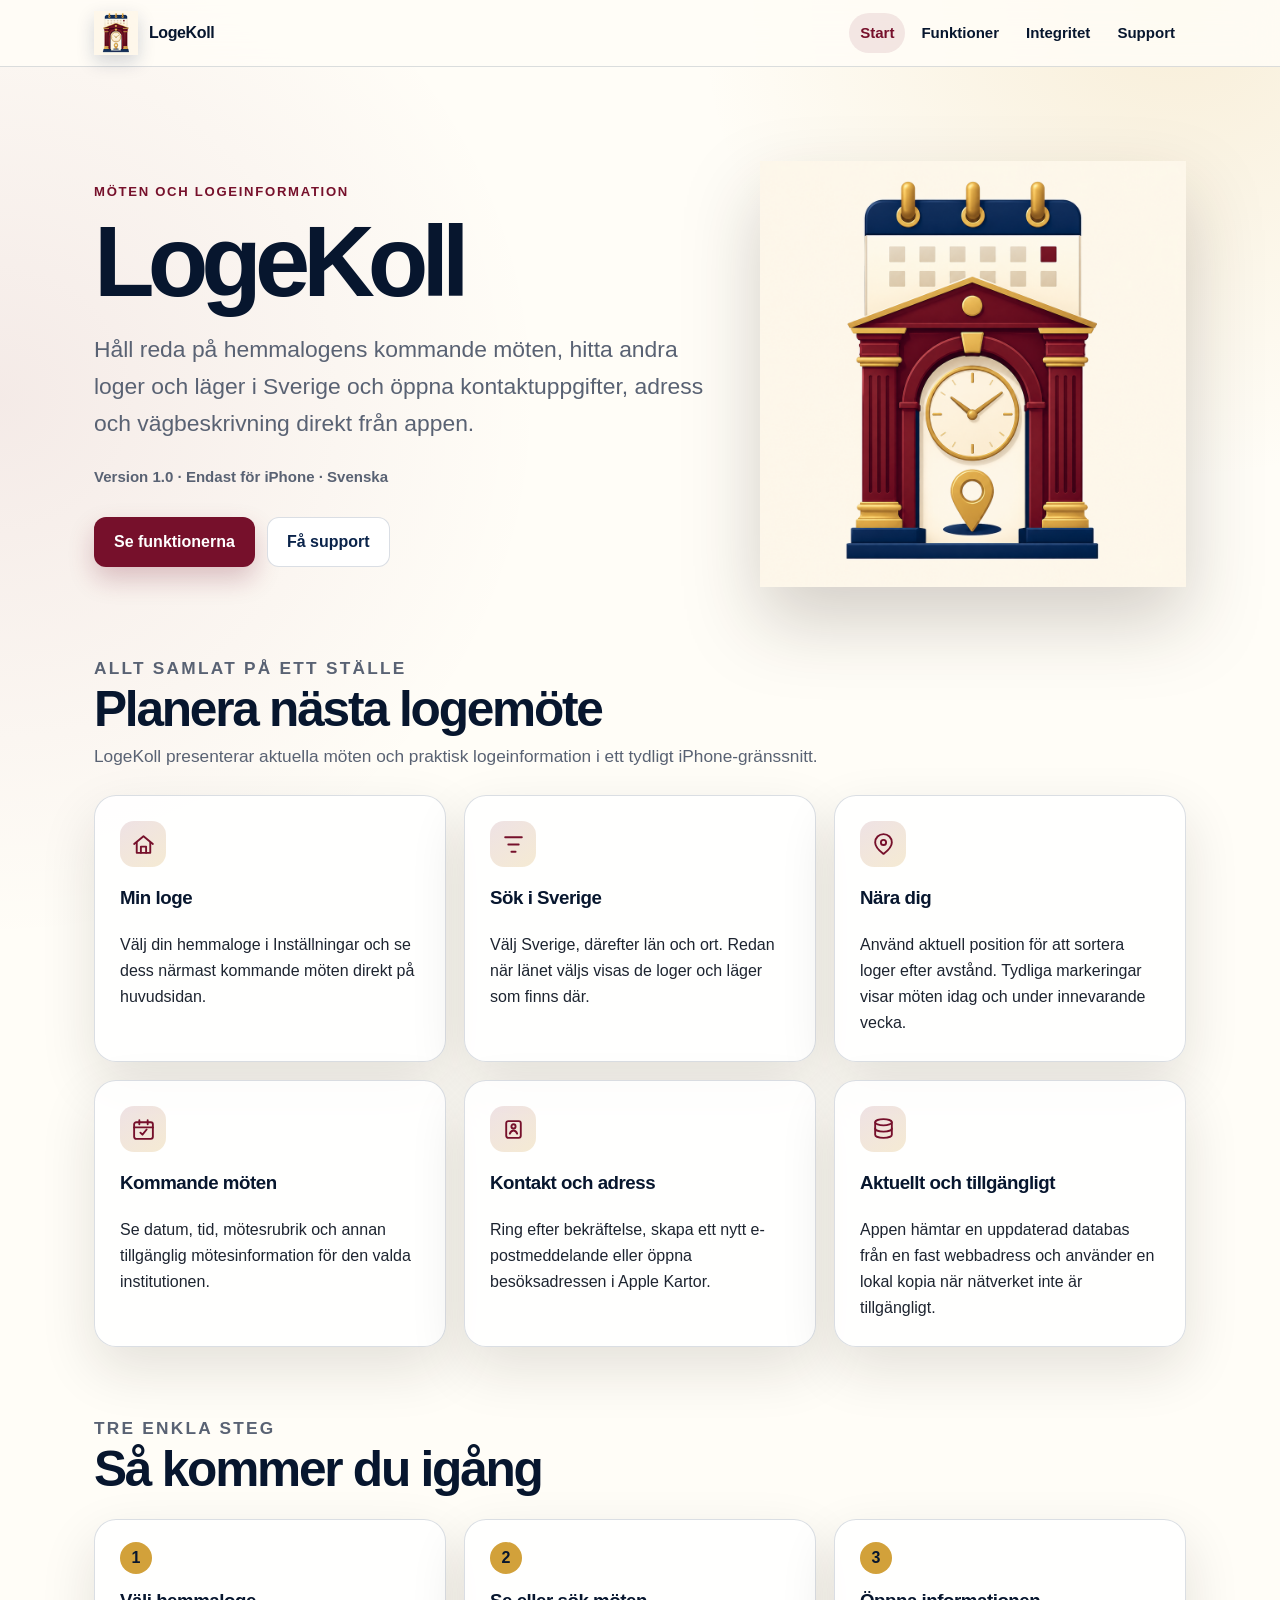
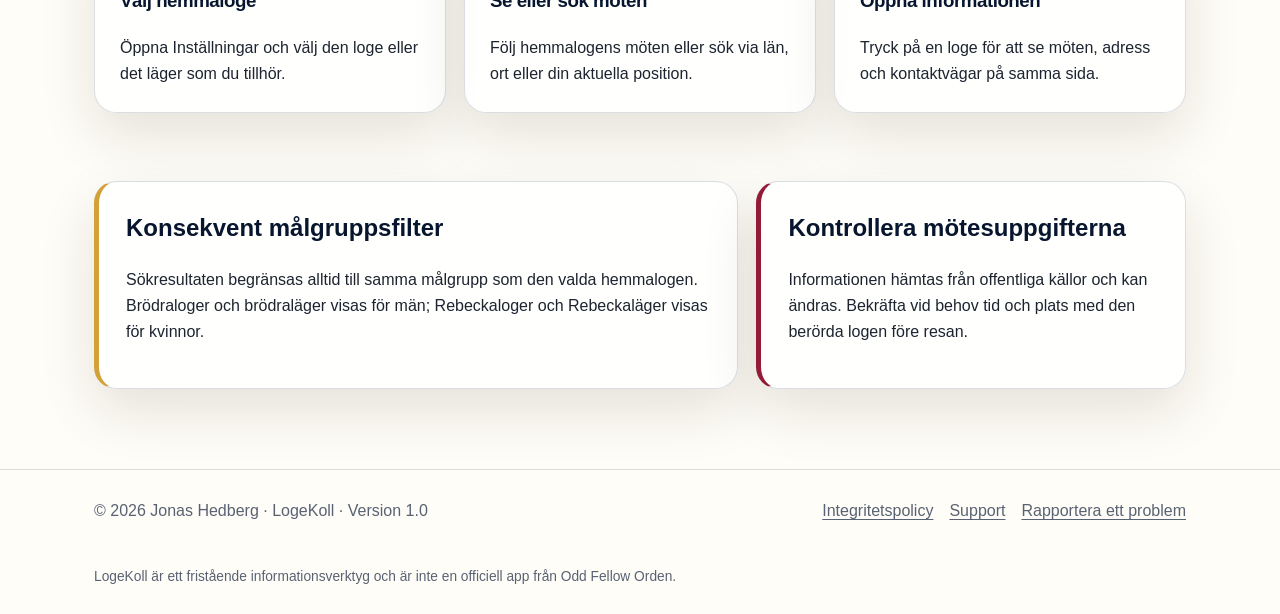
==== docs/index.html @ 49b1e540 "Initial (1.0)" ====
<!doctype html>
<html lang="sv">
<head>
  <meta charset="utf-8">
  <meta name="viewport" content="width=device-width, initial-scale=1">
  <meta name="theme-color" content="#0a234a">
  <meta name="color-scheme" content="light dark">
  <link rel="stylesheet" href="assets/styles.css">
  <link rel="icon" type="image/png" sizes="32x32" href="assets/favicon-32.png">
  <link rel="apple-touch-icon" href="assets/apple-touch-icon.png">
  <link rel="manifest" href="site.webmanifest">
  <meta name="description" content="LogeKoll samlar möten, logeinformation, kontaktuppgifter och besöksadresser för svenska Odd Fellow-loger och läger på iPhone.">
  <meta property="og:type" content="website">
  <meta property="og:locale" content="sv_SE">
  <meta property="og:title" content="LogeKoll – möten och logeinformation">
  <meta property="og:description" content="Se hemmalogens nästa möten, sök efter loger och hitta möten nära dig.">
  <meta property="og:image" content="assets/app-icon-1024.png">
  <title>LogeKoll – möten och logeinformation</title>
  <script type="application/ld+json">{
    "@context": "https://schema.org",
    "@type": "SoftwareApplication",
    "name": "LogeKoll",
    "applicationCategory": "LifestyleApplication",
    "operatingSystem": "iOS 26 eller senare",
    "softwareVersion": "1.0",
    "description": "iPhone-app för kommande möten och information om svenska Odd Fellow-loger och läger."
  }</script>
</head>
<body>
<a class="skip-link" href="#content">Hoppa till innehållet</a>
<header class="site-header">
  <nav class="nav" aria-label="Huvudnavigering">
    <a class="brand" href="index.html"><img src="assets/favicon-64.png" alt=""><span>LogeKoll</span></a>
    <div class="nav-links">
      <a href="index.html" aria-current="page">Start</a>
      <a href="index.html#funktioner">Funktioner</a>
      <a href="integritet.html">Integritet</a>
      <a href="support.html">Support</a>
    </div>
  </nav>
</header>
<main id="content">
  <section class="hero">
    <div class="hero-copy">
      <p class="eyebrow">Möten och logeinformation</p>
      <h1>LogeKoll</h1>
      <p class="lead">Håll reda på hemmalogens kommande möten, hitta andra loger och läger i Sverige och öppna kontaktuppgifter, adress och vägbeskrivning direkt från appen.</p>
      <p class="meta">Version 1.0 · Endast för iPhone · Svenska</p>
      <div class="actions">
        <a class="button primary" href="#funktioner">Se funktionerna</a>
        <a class="button secondary" href="support.html">Få support</a>
      </div>
    </div>
    <div class="hero-art">
      <img class="hero-icon" src="assets/app-icon-1024.png" alt="LogeKolls appikon med kalender, logebyggnad, klocka och platsmarkör">
    </div>
  </section>

  <section id="funktioner" aria-labelledby="funktioner-rubrik">
    <div class="section-head">
      <p class="eyebrow">Allt samlat på ett ställe</p>
      <h2 id="funktioner-rubrik">Planera nästa logemöte</h2>
      <p>LogeKoll presenterar aktuella möten och praktisk logeinformation i ett tydligt iPhone-gränssnitt.</p>
    </div>
    <div class="grid" aria-label="Appens funktioner">
      <article class="card"><div class="icon-badge"><svg viewBox="0 0 24 24" aria-hidden="true"><path d="M3 11.5 12 4l9 7.5"/><path d="M5.5 10v10h13V10"/><path d="M9.5 20v-6h5v6"/></svg></div><h3>Min loge</h3><p>Välj din hemmaloge i Inställningar och se dess närmast kommande möten direkt på huvudsidan.</p></article>
      <article class="card"><div class="icon-badge"><svg viewBox="0 0 24 24" aria-hidden="true"><path d="M4 5h16"/><path d="M7 12h10"/><path d="M10 19h4"/></svg></div><h3>Sök i Sverige</h3><p>Välj Sverige, därefter län och ort. Redan när länet väljs visas de loger och läger som finns där.</p></article>
      <article class="card"><div class="icon-badge"><svg viewBox="0 0 24 24" aria-hidden="true"><path d="M20 10c0 5-8 11-8 11S4 15 4 10a8 8 0 1 1 16 0Z"/><circle cx="12" cy="10" r="2.5"/></svg></div><h3>Nära dig</h3><p>Använd aktuell position för att sortera loger efter avstånd. Tydliga markeringar visar möten idag och under innevarande vecka.</p></article>
      <article class="card"><div class="icon-badge"><svg viewBox="0 0 24 24" aria-hidden="true"><rect x="3" y="5" width="18" height="16" rx="2"/><path d="M8 3v4M16 3v4M3 10h18"/><path d="m9 15 2 2 4-5"/></svg></div><h3>Kommande möten</h3><p>Se datum, tid, mötesrubrik och annan tillgänglig mötesinformation för den valda institutionen.</p></article>
      <article class="card"><div class="icon-badge"><svg viewBox="0 0 24 24" aria-hidden="true"><path d="M7 4h10a2 2 0 0 1 2 2v12a2 2 0 0 1-2 2H7a2 2 0 0 1-2-2V6a2 2 0 0 1 2-2Z"/><circle cx="12" cy="9" r="2"/><path d="M8.5 16c.8-2 2-3 3.5-3s2.7 1 3.5 3"/></svg></div><h3>Kontakt och adress</h3><p>Ring efter bekräftelse, skapa ett nytt e-postmeddelande eller öppna besöksadressen i Apple Kartor.</p></article>
      <article class="card"><div class="icon-badge"><svg viewBox="0 0 24 24" aria-hidden="true"><ellipse cx="12" cy="5" rx="8" ry="3"/><path d="M4 5v6c0 1.7 3.6 3 8 3s8-1.3 8-3V5"/><path d="M4 11v6c0 1.7 3.6 3 8 3s8-1.3 8-3v-6"/></svg></div><h3>Aktuellt och tillgängligt</h3><p>Appen hämtar en uppdaterad databas från en fast webbadress och använder en lokal kopia när nätverket inte är tillgängligt.</p></article>
    </div>
  </section>

  <section class="workflow" aria-labelledby="sa-fungerar-det">
    <div class="section-head">
      <p class="eyebrow">Tre enkla steg</p>
      <h2 id="sa-fungerar-det">Så kommer du igång</h2>
    </div>
    <div class="steps">
      <article class="card step"><h3>Välj hemmaloge</h3><p>Öppna Inställningar och välj den loge eller det läger som du tillhör.</p></article>
      <article class="card step"><h3>Se eller sök möten</h3><p>Följ hemmalogens möten eller sök via län, ort eller din aktuella position.</p></article>
      <article class="card step"><h3>Öppna informationen</h3><p>Tryck på en loge för att se möten, adress och kontaktvägar på samma sida.</p></article>
    </div>
  </section>

  <section class="trust-row" aria-label="Viktig information">
    <section class="notice"><h2>Konsekvent målgruppsfilter</h2><p>Sökresultaten begränsas alltid till samma målgrupp som den valda hemmalogen. Brödraloger och brödraläger visas för män; Rebeckaloger och Rebeckaläger visas för kvinnor.</p></section>
    <section class="warning"><h2>Kontrollera mötesuppgifterna</h2><p>Informationen hämtas från offentliga källor och kan ändras. Bekräfta vid behov tid och plats med den berörda logen före resan.</p></section>
  </section>
</main>
<footer>
  <div class="footer-inner">
    <div>© 2026 Jonas Hedberg · LogeKoll · Version 1.0</div>
    <div class="footer-links">
      <a href="integritet.html">Integritetspolicy</a>
      <a href="support.html">Support</a>
      <a href="https://github.com/JonasHedberg/LogeKoll/issues/new">Rapportera ett problem</a>
    </div>
  </div>
  <p class="disclaimer">LogeKoll är ett fristående informationsverktyg och är inte en officiell app från Odd Fellow Orden.</p>
</footer>
</body>
</html>
---- docs/assets/styles.css ----
:root {
  color-scheme: light dark;
  --cream-50: #fffdf7;
  --cream-100: #f8f1df;
  --cream-200: #eadfc4;
  --navy-950: #07162e;
  --navy-900: #0a234a;
  --navy-800: #123665;
  --burgundy-900: #5d0d23;
  --burgundy-800: #76102b;
  --burgundy-700: #941b38;
  --gold-600: #b98019;
  --gold-500: #d2a13a;
  --gold-300: #eccb7c;
  --bg: var(--cream-50);
  --surface: rgba(255, 255, 255, .86);
  --surface-solid: #ffffff;
  --text: #1d2430;
  --muted: #596273;
  --line: rgba(10, 35, 74, .15);
  --heading: var(--navy-950);
  --accent: var(--burgundy-800);
  --accent-hover: var(--burgundy-900);
  --focus: #2d6cdf;
  --shadow: 0 22px 55px rgba(34, 24, 15, .12);
  --radius: 22px;
  font-family: -apple-system, BlinkMacSystemFont, "SF Pro Text", "Helvetica Neue", Arial, sans-serif;
}

* { box-sizing: border-box; }
html { scroll-behavior: smooth; }
body {
  margin: 0;
  min-height: 100vh;
  background:
    radial-gradient(circle at 92% 0%, rgba(210, 161, 58, .16), transparent 30rem),
    radial-gradient(circle at 0% 18%, rgba(118, 16, 43, .08), transparent 34rem),
    var(--bg);
  color: var(--text);
  line-height: 1.62;
  text-rendering: optimizeLegibility;
}
a { color: var(--burgundy-800); text-underline-offset: .2em; }
a:hover { text-decoration-thickness: 2px; }
a:focus-visible, button:focus-visible, summary:focus-visible { outline: 3px solid var(--focus); outline-offset: 3px; }
img { max-width: 100%; height: auto; }
.skip-link { position: absolute; left: -9999px; top: 0; z-index: 999; }
.skip-link:focus { left: 16px; top: 16px; background: var(--surface-solid); color: var(--text); padding: 12px 16px; border-radius: 10px; box-shadow: var(--shadow); }

.site-header {
  position: sticky;
  top: 0;
  z-index: 20;
  backdrop-filter: blur(18px);
  -webkit-backdrop-filter: blur(18px);
  background: rgba(255, 253, 247, .84);
  border-bottom: 1px solid var(--line);
}
.nav {
  max-width: 1140px;
  margin: 0 auto;
  padding: 11px 24px;
  display: flex;
  align-items: center;
  justify-content: space-between;
  gap: 18px;
}
.brand { display: inline-flex; align-items: center; gap: 11px; color: var(--heading); text-decoration: none; font-weight: 800; letter-spacing: -.025em; }
.brand img { width: 44px; height: 44px; object-fit: cover; box-shadow: 0 7px 18px rgba(10, 35, 74, .18); }
.nav-links { display: flex; align-items: center; flex-wrap: wrap; justify-content: flex-end; gap: 5px; }
.nav-links a { color: var(--heading); text-decoration: none; padding: 8px 11px; border-radius: 999px; font-size: .94rem; font-weight: 650; }
.nav-links a:hover, .nav-links a[aria-current="page"] { background: rgba(118, 16, 43, .09); color: var(--burgundy-800); }

main { max-width: 1140px; margin: 0 auto; padding: 52px 24px 80px; }
.hero { display: grid; grid-template-columns: minmax(0, 1.18fr) minmax(280px, .82fr); gap: 52px; align-items: center; padding: 42px 0 68px; }
.hero-copy h1 { margin: 0; font-size: clamp(3rem, 8vw, 6.2rem); line-height: .94; letter-spacing: -.07em; color: var(--heading); }
.eyebrow { margin: 0 0 12px; color: var(--burgundy-800); font-size: .82rem; font-weight: 850; letter-spacing: .13em; text-transform: uppercase; }
.lead { font-size: clamp(1.12rem, 2.3vw, 1.43rem); color: var(--muted); max-width: 44rem; }
.meta { color: var(--muted); font-size: .94rem; font-weight: 650; }
.hero-art { display: grid; place-items: center; }
.hero-icon { width: min(100%, 430px); margin-inline: auto; filter: drop-shadow(0 34px 38px rgba(35, 21, 8, .20)); }
.actions { display: flex; flex-wrap: wrap; gap: 12px; margin-top: 28px; }
.button { display: inline-flex; align-items: center; justify-content: center; min-height: 49px; padding: 11px 19px; border-radius: 12px; text-decoration: none; font-weight: 760; border: 1px solid transparent; }
.button.primary { background: var(--burgundy-800); color: white; box-shadow: 0 12px 26px rgba(118, 16, 43, .23); }
.button.primary:hover { background: var(--burgundy-900); }
.button.secondary { background: var(--surface-solid); color: var(--navy-900); border-color: var(--line); }

.section-head { max-width: 760px; margin: 0 0 24px; }
.section-head h2 { margin: 0 0 8px; font-size: clamp(2rem, 4vw, 3.1rem); line-height: 1.05; letter-spacing: -.045em; color: var(--heading); }
.section-head p { margin: 0; color: var(--muted); font-size: 1.08rem; }
.grid { display: grid; grid-template-columns: repeat(3, 1fr); gap: 18px; }
.card { background: var(--surface); border: 1px solid var(--line); border-radius: var(--radius); padding: 25px; box-shadow: var(--shadow); }
.card h2, .card h3 { margin-top: 0; color: var(--heading); letter-spacing: -.025em; }
.card p:last-child { margin-bottom: 0; }
.icon-badge { display: grid; place-items: center; width: 46px; height: 46px; border-radius: 14px; background: linear-gradient(145deg, rgba(118,16,43,.12), rgba(210,161,58,.22)); color: var(--burgundy-800); margin-bottom: 16px; }
.icon-badge svg { width: 25px; height: 25px; stroke: currentColor; fill: none; stroke-width: 1.8; stroke-linecap: round; stroke-linejoin: round; }

.workflow { margin-top: 68px; }
.steps { counter-reset: step; display: grid; grid-template-columns: repeat(3, 1fr); gap: 18px; }
.step { position: relative; padding-top: 66px; }
.step::before { counter-increment: step; content: counter(step); position: absolute; top: 22px; left: 25px; width: 32px; height: 32px; display: grid; place-items: center; border-radius: 50%; background: var(--gold-500); color: var(--navy-950); font-weight: 850; }

.trust-row { margin-top: 68px; display: grid; grid-template-columns: 1.2fr .8fr; gap: 18px; }
.notice, .warning { background: var(--surface); border: 1px solid var(--line); border-radius: var(--radius); padding: 27px; box-shadow: var(--shadow); }
.notice { border-left: 5px solid var(--gold-500); }
.warning { border-left: 5px solid var(--burgundy-700); }
.notice h2, .warning h2 { margin-top: 0; color: var(--heading); }

.page-head { max-width: 820px; padding: 30px 0 28px; }
.page-head h1 { margin: 0 0 12px; font-size: clamp(2.5rem, 6vw, 4.8rem); line-height: 1; letter-spacing: -.06em; color: var(--heading); }
.page-head p { color: var(--muted); font-size: 1.14rem; }
.prose { max-width: 880px; }
.prose section { background: var(--surface); border: 1px solid var(--line); border-radius: 20px; padding: 27px; margin: 16px 0; box-shadow: 0 12px 30px rgba(35, 24, 15, .06); }
.prose h2 { color: var(--heading); margin: 0 0 10px; font-size: 1.38rem; }
.prose h3 { color: var(--heading); }
.prose ul, .prose ol { padding-left: 1.25rem; }
.faq details { background: var(--surface); border: 1px solid var(--line); border-radius: 16px; margin: 11px 0; overflow: hidden; }
.faq summary { cursor: pointer; padding: 18px 20px; font-weight: 740; color: var(--heading); }
.faq details > div { padding: 0 20px 19px; color: var(--muted); }
.contact-card { display: grid; grid-template-columns: 1fr auto; align-items: center; gap: 24px; }
.contact-address { font-size: 1.1rem; overflow-wrap: anywhere; }
.status-chip { display: inline-flex; align-items: center; gap: 7px; padding: 6px 10px; border-radius: 999px; background: rgba(210,161,58,.18); color: var(--navy-900); font-weight: 750; font-size: .86rem; }
.status-dot { width: 8px; height: 8px; border-radius: 50%; background: var(--burgundy-700); }

footer { border-top: 1px solid var(--line); color: var(--muted); }
.footer-inner { max-width: 1140px; margin: 0 auto; padding: 28px 24px 42px; display: flex; justify-content: space-between; gap: 24px; flex-wrap: wrap; }
.footer-links { display: flex; gap: 16px; flex-wrap: wrap; }
.footer-links a { color: inherit; }
.disclaimer { max-width: 1140px; margin: 0 auto; padding: 0 24px 26px; font-size: .86rem; color: var(--muted); }

@media (max-width: 860px) {
  .hero { grid-template-columns: 1fr; text-align: center; }
  .hero-copy { order: 2; }
  .hero-icon { width: 300px; }
  .lead { margin-inline: auto; }
  .actions { justify-content: center; }
  .grid, .steps { grid-template-columns: 1fr; }
  .trust-row { grid-template-columns: 1fr; }
  .contact-card { grid-template-columns: 1fr; }
}
@media (max-width: 620px) {
  .nav { align-items: flex-start; padding-inline: 16px; }
  .brand span { display: none; }
  .nav-links { gap: 1px; }
  .nav-links a { padding: 7px 8px; font-size: .87rem; }
  main { padding: 34px 16px 60px; }
  .hero { padding-top: 18px; gap: 28px; }
  .card, .prose section, .notice, .warning { padding: 21px; }
}
@media (prefers-color-scheme: dark) {
  :root {
    --bg: #071426;
    --surface: rgba(14, 31, 55, .90);
    --surface-solid: #10233e;
    --text: #f5f1e8;
    --muted: #bcc5d3;
    --line: rgba(236, 203, 124, .18);
    --heading: #fffaf0;
    --accent: var(--gold-300);
    --shadow: 0 22px 55px rgba(0, 0, 0, .28);
  }
  body {
    background:
      radial-gradient(circle at 92% 0%, rgba(210, 161, 58, .12), transparent 30rem),
      radial-gradient(circle at 0% 18%, rgba(148, 27, 56, .18), transparent 34rem),
      var(--bg);
  }
  .site-header { background: rgba(7, 20, 38, .86); }
  a { color: #f0c86e; }
  .nav-links a:hover, .nav-links a[aria-current="page"] { color: #f0c86e; background: rgba(210,161,58,.11); }
  .button.secondary { color: var(--text); }
  .status-chip { color: var(--text); }
}
@media (prefers-reduced-motion: reduce) { html { scroll-behavior: auto; } }
@media print {
  .site-header, .actions, footer { display: none; }
  body { background: white; color: black; }
  main { max-width: none; padding: 0; }
  .prose section { box-shadow: none; break-inside: avoid; }
}
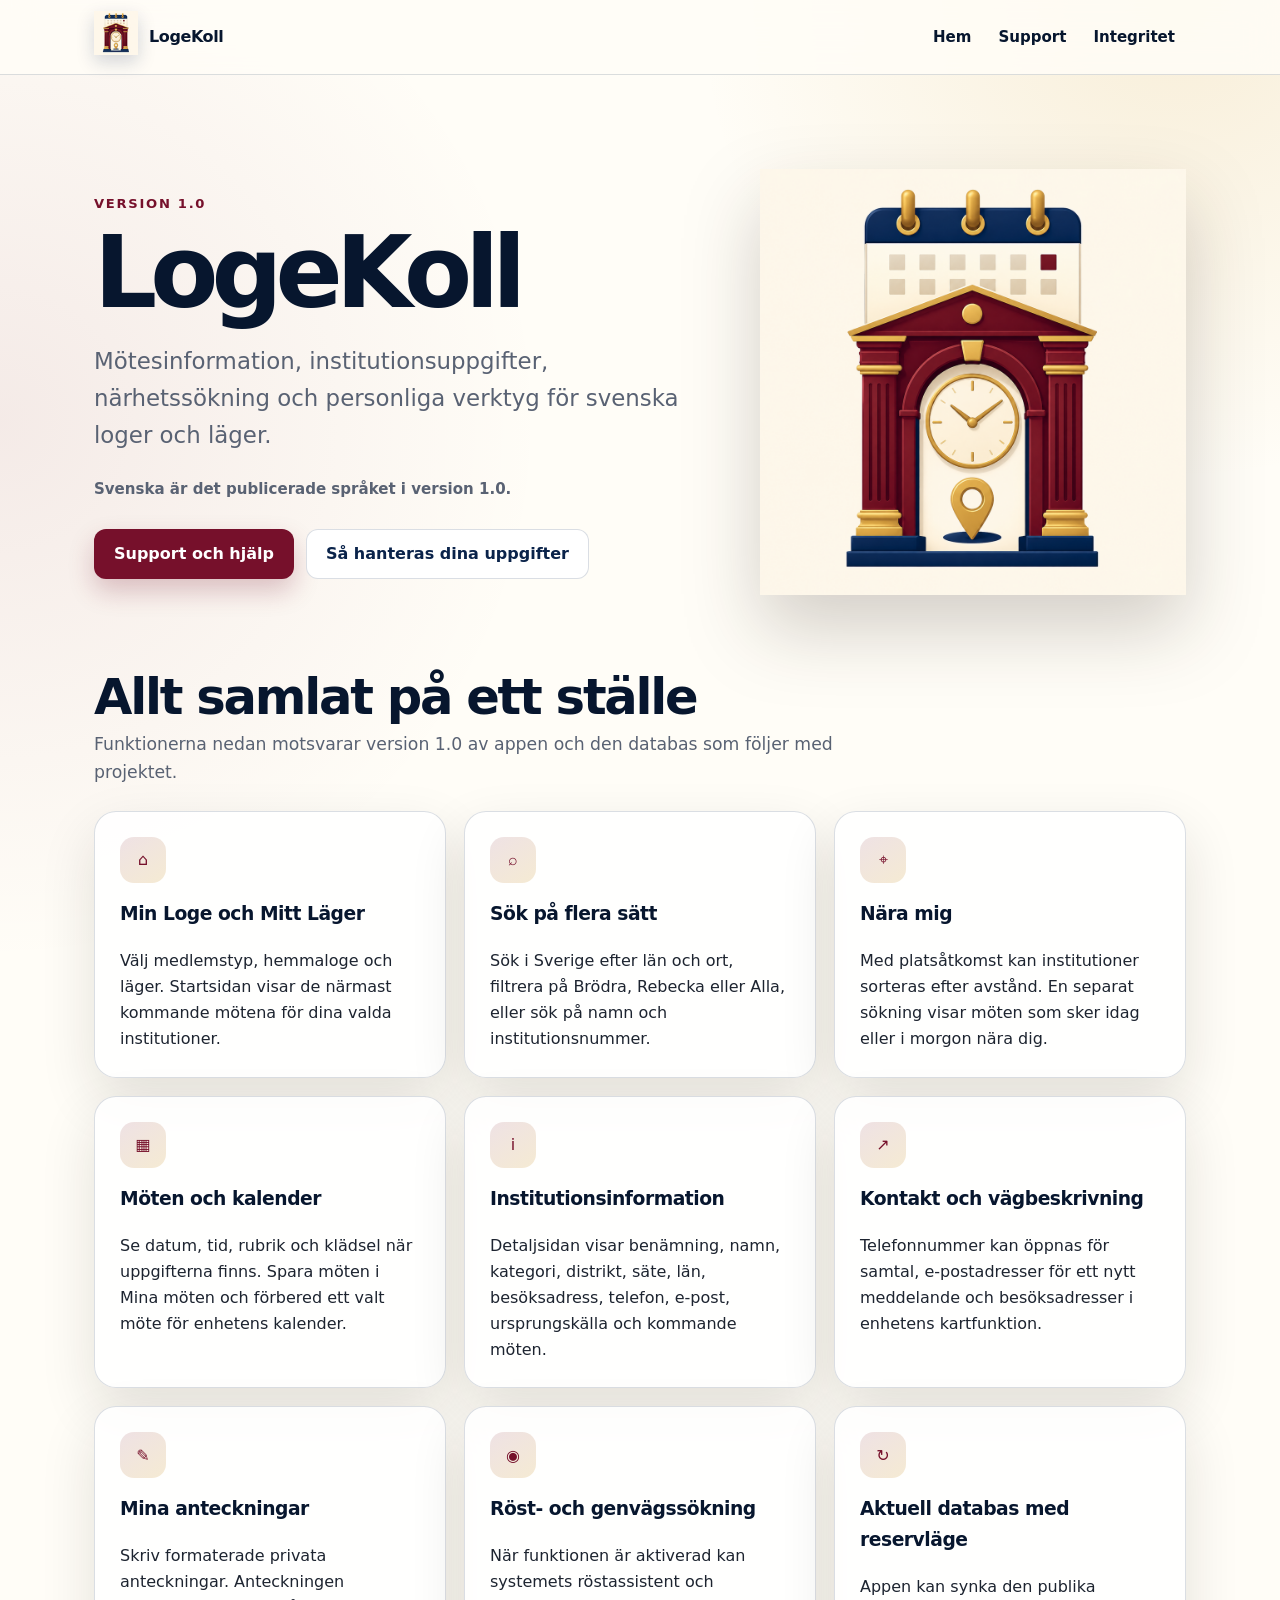
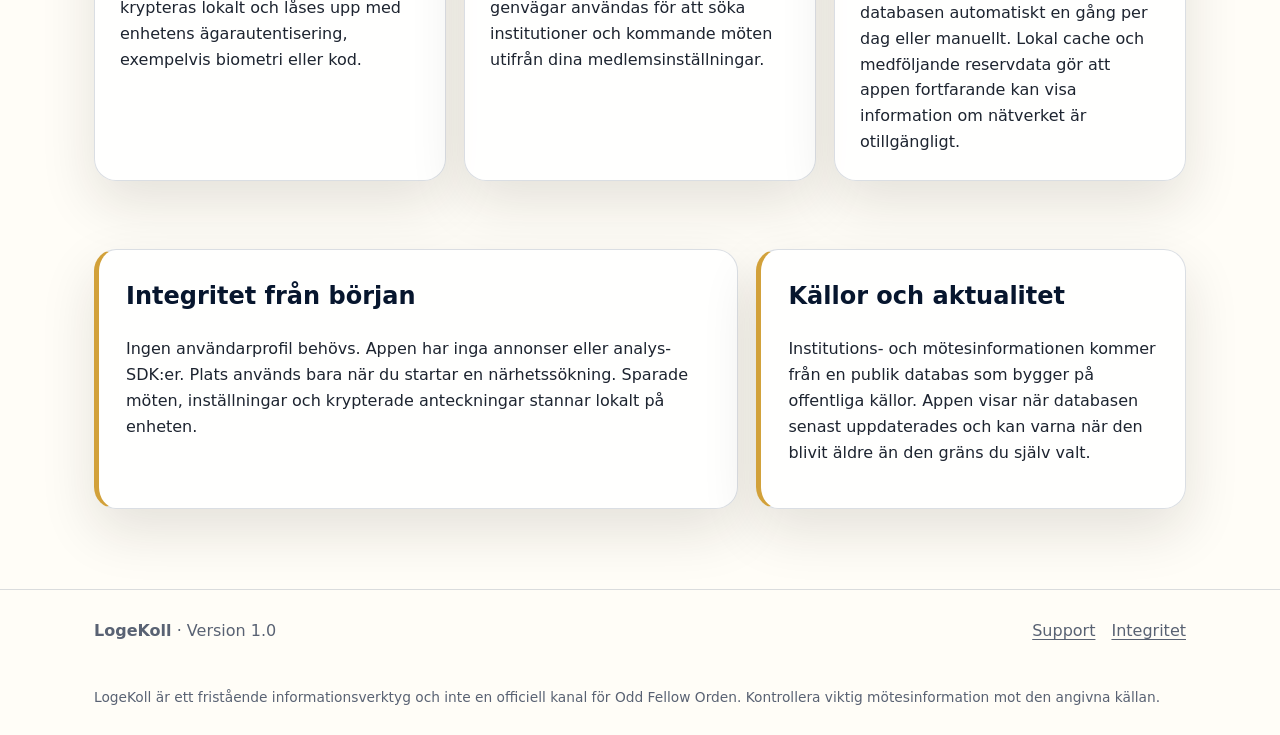
==== commit 2abc945f: "Uppdatering" ====
--- a/docs/index.html
+++ b/docs/index.html
@@ -1,104 +1,22 @@
-<!doctype html>
-<html lang="sv">
-<head>
+<!doctype html><html lang="sv"><head>
   <meta charset="utf-8">
-  <meta name="viewport" content="width=device-width, initial-scale=1">
-  <meta name="theme-color" content="#0a234a">
+  <meta name="viewport" content="width=device-width,initial-scale=1">
   <meta name="color-scheme" content="light dark">
+  <link rel="icon" type="image/png" sizes="32x32" href="assets/favicon-32.png">
+  <link rel="icon" type="image/png" sizes="64x64" href="assets/favicon-64.png">
+  <link rel="manifest" href="site.webmanifest">
   <link rel="stylesheet" href="assets/styles.css">
-  <link rel="icon" type="image/png" sizes="32x32" href="assets/favicon-32.png">
-  <link rel="apple-touch-icon" href="assets/apple-touch-icon.png">
-  <link rel="manifest" href="site.webmanifest">
-  <meta name="description" content="LogeKoll samlar möten, logeinformation, kontaktuppgifter och besöksadresser för svenska Odd Fellow-loger och läger på iPhone.">
-  <meta property="og:type" content="website">
-  <meta property="og:locale" content="sv_SE">
-  <meta property="og:title" content="LogeKoll – möten och logeinformation">
-  <meta property="og:description" content="Se hemmalogens nästa möten, sök efter loger och hitta möten nära dig.">
-  <meta property="og:image" content="assets/app-icon-1024.png">
-  <title>LogeKoll – möten och logeinformation</title>
-  <script type="application/ld+json">{
-    "@context": "https://schema.org",
-    "@type": "SoftwareApplication",
-    "name": "LogeKoll",
-    "applicationCategory": "LifestyleApplication",
-    "operatingSystem": "iOS 26 eller senare",
-    "softwareVersion": "1.0",
-    "description": "iPhone-app för kommande möten och information om svenska Odd Fellow-loger och läger."
-  }</script>
-</head>
-<body>
-<a class="skip-link" href="#content">Hoppa till innehållet</a>
-<header class="site-header">
-  <nav class="nav" aria-label="Huvudnavigering">
-    <a class="brand" href="index.html"><img src="assets/favicon-64.png" alt=""><span>LogeKoll</span></a>
-    <div class="nav-links">
-      <a href="index.html" aria-current="page">Start</a>
-      <a href="index.html#funktioner">Funktioner</a>
-      <a href="integritet.html">Integritet</a>
-      <a href="support.html">Support</a>
-    </div>
-  </nav>
-</header>
-<main id="content">
-  <section class="hero">
-    <div class="hero-copy">
-      <p class="eyebrow">Möten och logeinformation</p>
-      <h1>LogeKoll</h1>
-      <p class="lead">Håll reda på hemmalogens kommande möten, hitta andra loger och läger i Sverige och öppna kontaktuppgifter, adress och vägbeskrivning direkt från appen.</p>
-      <p class="meta">Version 1.0 · Endast för iPhone · Svenska</p>
-      <div class="actions">
-        <a class="button primary" href="#funktioner">Se funktionerna</a>
-        <a class="button secondary" href="support.html">Få support</a>
-      </div>
-    </div>
-    <div class="hero-art">
-      <img class="hero-icon" src="assets/app-icon-1024.png" alt="LogeKolls appikon med kalender, logebyggnad, klocka och platsmarkör">
-    </div>
-  </section>
-
-  <section id="funktioner" aria-labelledby="funktioner-rubrik">
-    <div class="section-head">
-      <p class="eyebrow">Allt samlat på ett ställe</p>
-      <h2 id="funktioner-rubrik">Planera nästa logemöte</h2>
-      <p>LogeKoll presenterar aktuella möten och praktisk logeinformation i ett tydligt iPhone-gränssnitt.</p>
-    </div>
-    <div class="grid" aria-label="Appens funktioner">
-      <article class="card"><div class="icon-badge"><svg viewBox="0 0 24 24" aria-hidden="true"><path d="M3 11.5 12 4l9 7.5"/><path d="M5.5 10v10h13V10"/><path d="M9.5 20v-6h5v6"/></svg></div><h3>Min loge</h3><p>Välj din hemmaloge i Inställningar och se dess närmast kommande möten direkt på huvudsidan.</p></article>
-      <article class="card"><div class="icon-badge"><svg viewBox="0 0 24 24" aria-hidden="true"><path d="M4 5h16"/><path d="M7 12h10"/><path d="M10 19h4"/></svg></div><h3>Sök i Sverige</h3><p>Välj Sverige, därefter län och ort. Redan när länet väljs visas de loger och läger som finns där.</p></article>
-      <article class="card"><div class="icon-badge"><svg viewBox="0 0 24 24" aria-hidden="true"><path d="M20 10c0 5-8 11-8 11S4 15 4 10a8 8 0 1 1 16 0Z"/><circle cx="12" cy="10" r="2.5"/></svg></div><h3>Nära dig</h3><p>Använd aktuell position för att sortera loger efter avstånd. Tydliga markeringar visar möten idag och under innevarande vecka.</p></article>
-      <article class="card"><div class="icon-badge"><svg viewBox="0 0 24 24" aria-hidden="true"><rect x="3" y="5" width="18" height="16" rx="2"/><path d="M8 3v4M16 3v4M3 10h18"/><path d="m9 15 2 2 4-5"/></svg></div><h3>Kommande möten</h3><p>Se datum, tid, mötesrubrik och annan tillgänglig mötesinformation för den valda institutionen.</p></article>
-      <article class="card"><div class="icon-badge"><svg viewBox="0 0 24 24" aria-hidden="true"><path d="M7 4h10a2 2 0 0 1 2 2v12a2 2 0 0 1-2 2H7a2 2 0 0 1-2-2V6a2 2 0 0 1 2-2Z"/><circle cx="12" cy="9" r="2"/><path d="M8.5 16c.8-2 2-3 3.5-3s2.7 1 3.5 3"/></svg></div><h3>Kontakt och adress</h3><p>Ring efter bekräftelse, skapa ett nytt e-postmeddelande eller öppna besöksadressen i Apple Kartor.</p></article>
-      <article class="card"><div class="icon-badge"><svg viewBox="0 0 24 24" aria-hidden="true"><ellipse cx="12" cy="5" rx="8" ry="3"/><path d="M4 5v6c0 1.7 3.6 3 8 3s8-1.3 8-3V5"/><path d="M4 11v6c0 1.7 3.6 3 8 3s8-1.3 8-3v-6"/></svg></div><h3>Aktuellt och tillgängligt</h3><p>Appen hämtar en uppdaterad databas från en fast webbadress och använder en lokal kopia när nätverket inte är tillgängligt.</p></article>
-    </div>
-  </section>
-
-  <section class="workflow" aria-labelledby="sa-fungerar-det">
-    <div class="section-head">
-      <p class="eyebrow">Tre enkla steg</p>
-      <h2 id="sa-fungerar-det">Så kommer du igång</h2>
-    </div>
-    <div class="steps">
-      <article class="card step"><h3>Välj hemmaloge</h3><p>Öppna Inställningar och välj den loge eller det läger som du tillhör.</p></article>
-      <article class="card step"><h3>Se eller sök möten</h3><p>Följ hemmalogens möten eller sök via län, ort eller din aktuella position.</p></article>
-      <article class="card step"><h3>Öppna informationen</h3><p>Tryck på en loge för att se möten, adress och kontaktvägar på samma sida.</p></article>
-    </div>
-  </section>
-
-  <section class="trust-row" aria-label="Viktig information">
-    <section class="notice"><h2>Konsekvent målgruppsfilter</h2><p>Sökresultaten begränsas alltid till samma målgrupp som den valda hemmalogen. Brödraloger och brödraläger visas för män; Rebeckaloger och Rebeckaläger visas för kvinnor.</p></section>
-    <section class="warning"><h2>Kontrollera mötesuppgifterna</h2><p>Informationen hämtas från offentliga källor och kan ändras. Bekräfta vid behov tid och plats med den berörda logen före resan.</p></section>
-  </section>
-</main>
-<footer>
-  <div class="footer-inner">
-    <div>© 2026 Jonas Hedberg · LogeKoll · Version 1.0</div>
-    <div class="footer-links">
-      <a href="integritet.html">Integritetspolicy</a>
-      <a href="support.html">Support</a>
-      <a href="https://github.com/JonasHedberg/LogeKoll/issues/new">Rapportera ett problem</a>
-    </div>
+  <script src="assets/i18n.js" defer></script>
+<meta name="description" content="LogeKoll samlar möten, institutionsinformation, närhetssökning, sparade möten och privata anteckningar för svenska loger och läger."><meta property="og:title" content="LogeKoll"><meta property="og:description" content="Möten och information om svenska loger och läger."><meta property="og:image" content="assets/app-icon-light-1024.png"><title>LogeKoll – möten, loger och läger</title></head><body><a class="skip-link" href="#innehall" data-i18n="common.skip">Hoppa till innehållet</a>
+<header class="site-header"><nav class="nav" aria-label="Huvudnavigation">
+  <a class="brand" href="index.html"><picture><source media="(prefers-color-scheme: dark)" srcset="assets/favicon-dark-64.png"><img src="assets/favicon-64.png" alt=""></picture><span>LogeKoll</span></a>
+  <div class="nav-links">
+    <a href="index.html" data-i18n="common.home">Hem</a>
+    <a href="support.html" data-i18n="common.support">Support</a>
+    <a href="integritet.html" data-i18n="common.privacy">Integritet</a>
+    <span class="language-control" data-language-control hidden><label for="language-select" data-i18n="common.language">Språk</label><select id="language-select" data-language-select></select></span>
   </div>
-  <p class="disclaimer">LogeKoll är ett fristående informationsverktyg och är inte en officiell app från Odd Fellow Orden.</p>
-</footer>
-</body>
-</html>
+</nav></header><main id="innehall"><section class="hero"><div class="hero-copy" data-i18n-html="home.hero"><p class="eyebrow">Version 1.0</p><h1>LogeKoll</h1><p class="lead">Mötesinformation, institutionsuppgifter, närhetssökning och personliga verktyg för svenska loger och läger.</p><p class="meta">Svenska är det publicerade språket i version 1.0.</p><div class="actions"><a class="button primary" href="support.html">Support och hjälp</a><a class="button secondary" href="integritet.html">Så hanteras dina uppgifter</a></div></div><div class="hero-art"><picture><source media="(prefers-color-scheme: dark)" srcset="assets/app-icon-dark-1024.png"><img class="hero-icon" src="assets/app-icon-light-1024.png" alt="LogeKoll appikon" width="1024" height="1024"></picture></div></section>
+<section><div class="section-head" data-i18n-html="home.features_head"><h2>Allt samlat på ett ställe</h2><p>Funktionerna nedan motsvarar version 1.0 av appen och den databas som följer med projektet.</p></div><div class="grid">
+<div class="card" data-i18n-html="home.personal"><div class="icon-badge" aria-hidden="true">⌂</div><h3>Min Loge och Mitt Läger</h3><p>Välj medlemstyp, hemmaloge och läger. Startsidan visar de närmast kommande mötena för dina valda institutioner.</p></div><div class="card" data-i18n-html="home.search"><div class="icon-badge" aria-hidden="true">⌕</div><h3>Sök på flera sätt</h3><p>Sök i Sverige efter län och ort, filtrera på Brödra, Rebecka eller Alla, eller sök på namn och institutionsnummer.</p></div><div class="card" data-i18n-html="home.nearby"><div class="icon-badge" aria-hidden="true">⌖</div><h3>Nära mig</h3><p>Med platsåtkomst kan institutioner sorteras efter avstånd. En separat sökning visar möten som sker idag eller i morgon nära dig.</p></div><div class="card" data-i18n-html="home.meetings"><div class="icon-badge" aria-hidden="true">▦</div><h3>Möten och kalender</h3><p>Se datum, tid, rubrik och klädsel när uppgifterna finns. Spara möten i Mina möten och förbered ett valt möte för enhetens kalender.</p></div><div class="card" data-i18n-html="home.detail"><div class="icon-badge" aria-hidden="true">i</div><h3>Institutionsinformation</h3><p>Detaljsidan visar benämning, namn, kategori, distrikt, säte, län, besöksadress, telefon, e-post, ursprungskälla och kommande möten.</p></div><div class="card" data-i18n-html="home.contact"><div class="icon-badge" aria-hidden="true">↗</div><h3>Kontakt och vägbeskrivning</h3><p>Telefonnummer kan öppnas för samtal, e-postadresser för ett nytt meddelande och besöksadresser i enhetens kartfunktion.</p></div><div class="card" data-i18n-html="home.notes"><div class="icon-badge" aria-hidden="true">✎</div><h3>Mina anteckningar</h3><p>Skriv formaterade privata anteckningar. Anteckningen krypteras lokalt och låses upp med enhetens ägarautentisering, exempelvis biometri eller kod.</p></div><div class="card" data-i18n-html="home.voice"><div class="icon-badge" aria-hidden="true">◉</div><h3>Röst- och genvägssökning</h3><p>När funktionen är aktiverad kan systemets röstassistent och genvägar användas för att söka institutioner och kommande möten utifrån dina medlemsinställningar.</p></div><div class="card" data-i18n-html="home.sync"><div class="icon-badge" aria-hidden="true">↻</div><h3>Aktuell databas med reservläge</h3><p>Appen kan synka den publika databasen automatiskt en gång per dag eller manuellt. Lokal cache och medföljande reservdata gör att appen fortfarande kan visa information om nätverket är otillgängligt.</p></div></div></section>
+<section class="trust-row"><div class="notice" data-i18n-html="home.privacy"><h2>Integritet från början</h2><p>Ingen användarprofil behövs. Appen har inga annonser eller analys-SDK:er. Plats används bara när du startar en närhetssökning. Sparade möten, inställningar och krypterade anteckningar stannar lokalt på enheten.</p></div><div class="notice" data-i18n-html="home.data"><h2>Källor och aktualitet</h2><p>Institutions- och mötesinformationen kommer från en publik databas som bygger på offentliga källor. Appen visar när databasen senast uppdaterades och kan varna när den blivit äldre än den gräns du själv valt.</p></div></section></main><footer><div class="footer-inner"><div><strong>LogeKoll</strong> · <span data-i18n="common.version">Version 1.0</span></div><div class="footer-links"><a href="support.html" data-i18n="common.support">Support</a><a href="integritet.html" data-i18n="common.privacy">Integritet</a></div></div><p class="disclaimer" data-i18n="common.disclaimer">LogeKoll är ett fristående informationsverktyg och inte en officiell kanal för Odd Fellow Orden. Kontrollera viktig mötesinformation mot den angivna källan.</p></footer></body></html>
--- a/docs/assets/styles.css
+++ b/docs/assets/styles.css
@@ -24,7 +24,7 @@
   --focus: #2d6cdf;
   --shadow: 0 22px 55px rgba(34, 24, 15, .12);
   --radius: 22px;
-  font-family: -apple-system, BlinkMacSystemFont, "SF Pro Text", "Helvetica Neue", Arial, sans-serif;
+  font-family: system-ui, "Segoe UI", Roboto, Helvetica, Arial, sans-serif;
 }
 
 * { box-sizing: border-box; }
@@ -178,3 +178,23 @@
   main { max-width: none; padding: 0; }
   .prose section { box-shadow: none; break-inside: avoid; }
 }
+
+/* Tillägg för LogeKoll version 1.0 */
+address { font-style: normal; }
+.facts { margin: 0; display: grid; gap: 0; }
+.facts > div { display: grid; grid-template-columns: minmax(150px, .35fr) 1fr; gap: 18px; padding: 12px 0; border-bottom: 1px solid var(--line); }
+.facts > div:last-child { border-bottom: 0; }
+.facts dt { font-weight: 760; color: var(--heading); }
+.facts dd { margin: 0; color: var(--muted); overflow-wrap: anywhere; }
+code { font-family: ui-monospace, Menlo, Monaco, Consolas, monospace; font-size: .92em; overflow-wrap: anywhere; }
+@media (max-width: 620px) { .facts > div { grid-template-columns: 1fr; gap: 3px; } }
+
+
+/* Språkstöd: väljaren visas automatiskt när fler än ett språk aktiveras. */
+.language-control[hidden] { display: none !important; }
+.language-control { display: inline-flex; align-items: center; gap: 8px; margin-left: 6px; }
+.language-control label { font-size: .86rem; font-weight: 700; color: var(--muted); }
+.language-control select { border: 1px solid var(--line); border-radius: 999px; padding: 7px 28px 7px 10px; background: var(--surface-solid); color: var(--text); }
+.feature-list { columns: 2; column-gap: 34px; padding-left: 1.25rem; }
+.feature-list li { break-inside: avoid; margin-bottom: .55rem; }
+@media (max-width: 700px) { .feature-list { columns: 1; } }
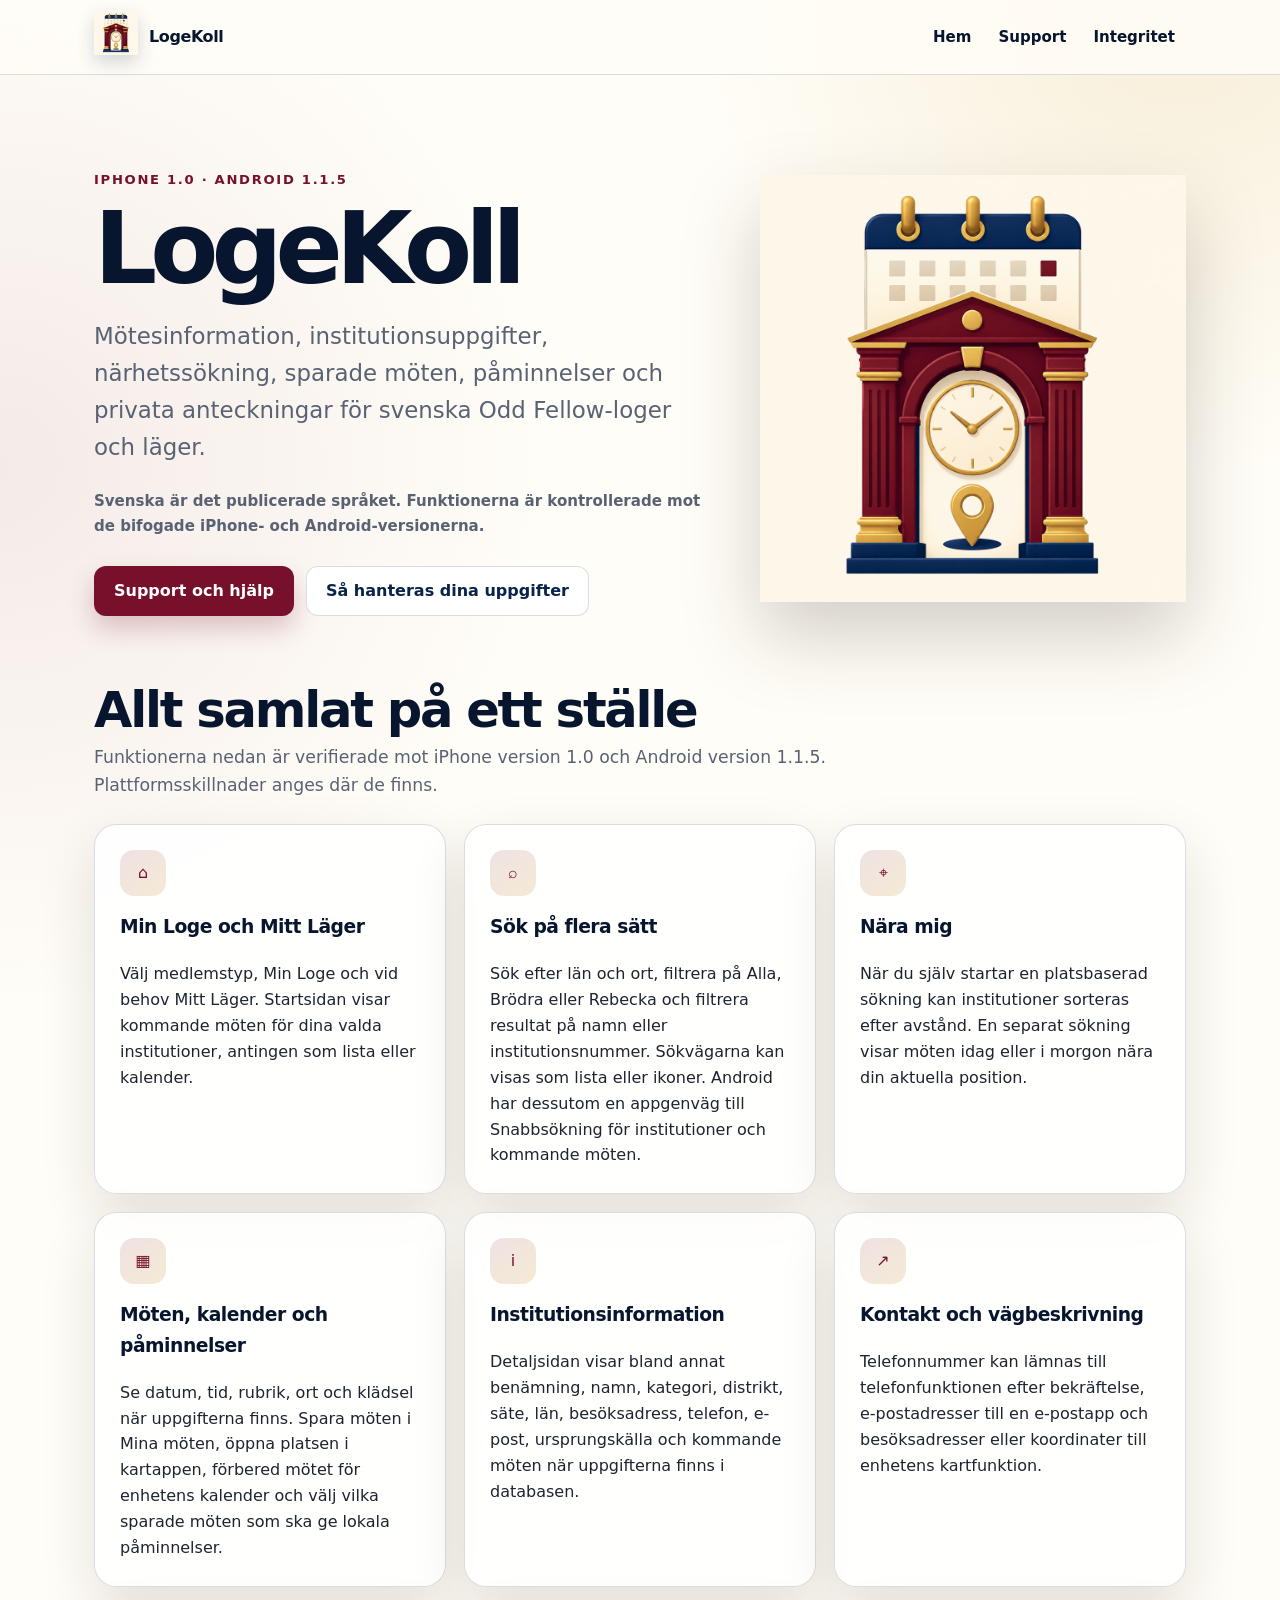
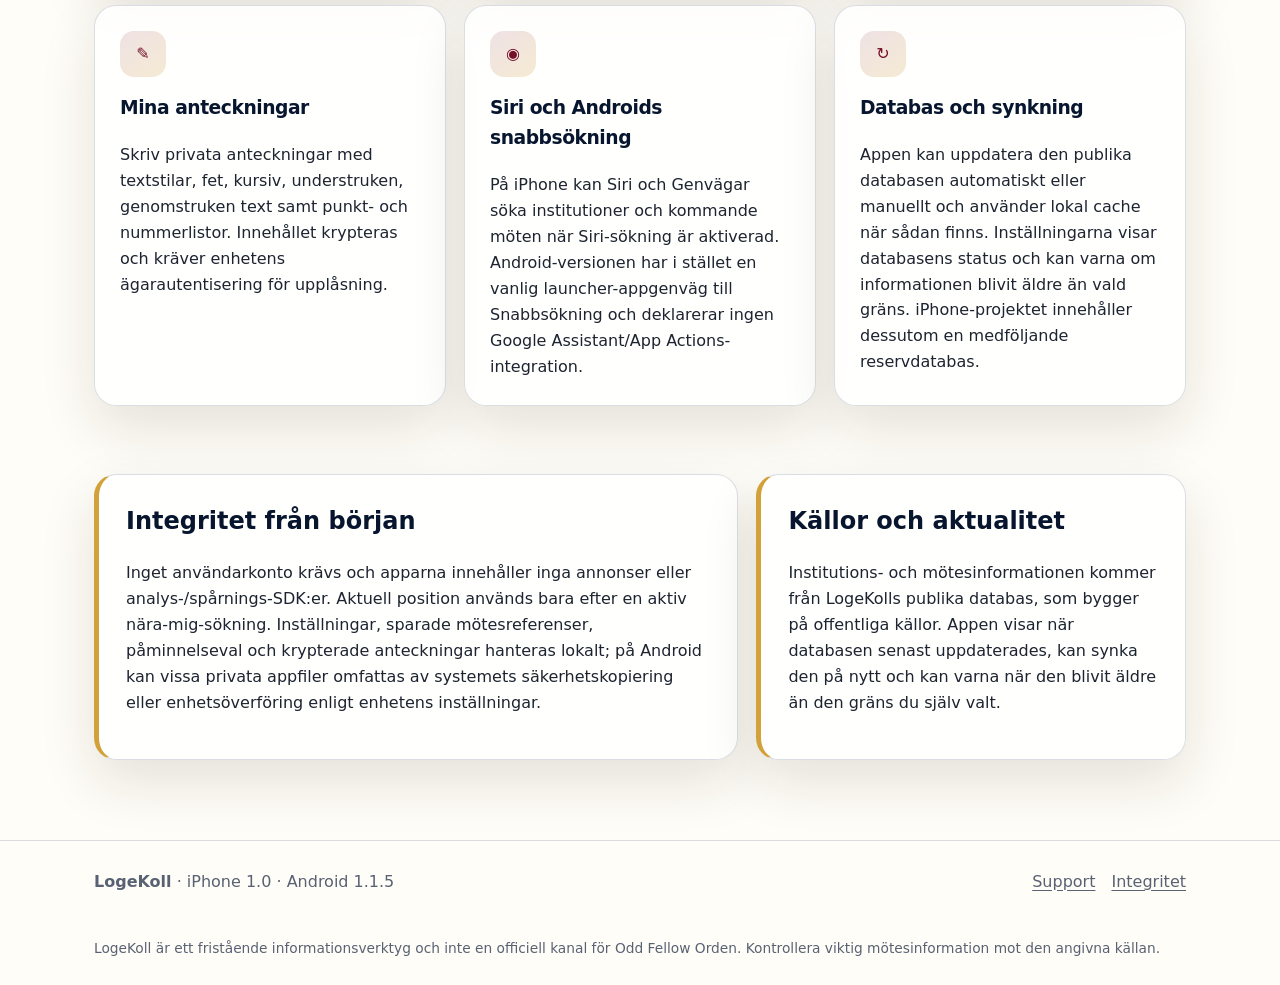
==== commit 3b9f39fc: "Uppdatering iOS 1.0(27) & Android 1.1.5" ====
--- a/docs/index.html
+++ b/docs/index.html
@@ -7,7 +7,7 @@
   <link rel="manifest" href="site.webmanifest">
   <link rel="stylesheet" href="assets/styles.css">
   <script src="assets/i18n.js" defer></script>
-<meta name="description" content="LogeKoll samlar möten, institutionsinformation, närhetssökning, sparade möten och privata anteckningar för svenska loger och läger."><meta property="og:title" content="LogeKoll"><meta property="og:description" content="Möten och information om svenska loger och läger."><meta property="og:image" content="assets/app-icon-light-1024.png"><title>LogeKoll – möten, loger och läger</title></head><body><a class="skip-link" href="#innehall" data-i18n="common.skip">Hoppa till innehållet</a>
+<meta name="description" content="LogeKoll samlar möten, institutionsinformation, närhetssökning, sparade möten, påminnelser och privata anteckningar för svenska loger och läger."><meta property="og:title" content="LogeKoll"><meta property="og:description" content="Möten, sökning, påminnelser och information om svenska Odd Fellow-loger och läger."><meta property="og:image" content="assets/app-icon-light-1024.png"><title>LogeKoll – möten, loger och läger</title></head><body><a class="skip-link" href="#innehall" data-i18n="common.skip">Hoppa till innehållet</a>
 <header class="site-header"><nav class="nav" aria-label="Huvudnavigation">
   <a class="brand" href="index.html"><picture><source media="(prefers-color-scheme: dark)" srcset="assets/favicon-dark-64.png"><img src="assets/favicon-64.png" alt=""></picture><span>LogeKoll</span></a>
   <div class="nav-links">
@@ -16,7 +16,7 @@
     <a href="integritet.html" data-i18n="common.privacy">Integritet</a>
     <span class="language-control" data-language-control hidden><label for="language-select" data-i18n="common.language">Språk</label><select id="language-select" data-language-select></select></span>
   </div>
-</nav></header><main id="innehall"><section class="hero"><div class="hero-copy" data-i18n-html="home.hero"><p class="eyebrow">Version 1.0</p><h1>LogeKoll</h1><p class="lead">Mötesinformation, institutionsuppgifter, närhetssökning och personliga verktyg för svenska loger och läger.</p><p class="meta">Svenska är det publicerade språket i version 1.0.</p><div class="actions"><a class="button primary" href="support.html">Support och hjälp</a><a class="button secondary" href="integritet.html">Så hanteras dina uppgifter</a></div></div><div class="hero-art"><picture><source media="(prefers-color-scheme: dark)" srcset="assets/app-icon-dark-1024.png"><img class="hero-icon" src="assets/app-icon-light-1024.png" alt="LogeKoll appikon" width="1024" height="1024"></picture></div></section>
-<section><div class="section-head" data-i18n-html="home.features_head"><h2>Allt samlat på ett ställe</h2><p>Funktionerna nedan motsvarar version 1.0 av appen och den databas som följer med projektet.</p></div><div class="grid">
-<div class="card" data-i18n-html="home.personal"><div class="icon-badge" aria-hidden="true">⌂</div><h3>Min Loge och Mitt Läger</h3><p>Välj medlemstyp, hemmaloge och läger. Startsidan visar de närmast kommande mötena för dina valda institutioner.</p></div><div class="card" data-i18n-html="home.search"><div class="icon-badge" aria-hidden="true">⌕</div><h3>Sök på flera sätt</h3><p>Sök i Sverige efter län och ort, filtrera på Brödra, Rebecka eller Alla, eller sök på namn och institutionsnummer.</p></div><div class="card" data-i18n-html="home.nearby"><div class="icon-badge" aria-hidden="true">⌖</div><h3>Nära mig</h3><p>Med platsåtkomst kan institutioner sorteras efter avstånd. En separat sökning visar möten som sker idag eller i morgon nära dig.</p></div><div class="card" data-i18n-html="home.meetings"><div class="icon-badge" aria-hidden="true">▦</div><h3>Möten och kalender</h3><p>Se datum, tid, rubrik och klädsel när uppgifterna finns. Spara möten i Mina möten och förbered ett valt möte för enhetens kalender.</p></div><div class="card" data-i18n-html="home.detail"><div class="icon-badge" aria-hidden="true">i</div><h3>Institutionsinformation</h3><p>Detaljsidan visar benämning, namn, kategori, distrikt, säte, län, besöksadress, telefon, e-post, ursprungskälla och kommande möten.</p></div><div class="card" data-i18n-html="home.contact"><div class="icon-badge" aria-hidden="true">↗</div><h3>Kontakt och vägbeskrivning</h3><p>Telefonnummer kan öppnas för samtal, e-postadresser för ett nytt meddelande och besöksadresser i enhetens kartfunktion.</p></div><div class="card" data-i18n-html="home.notes"><div class="icon-badge" aria-hidden="true">✎</div><h3>Mina anteckningar</h3><p>Skriv formaterade privata anteckningar. Anteckningen krypteras lokalt och låses upp med enhetens ägarautentisering, exempelvis biometri eller kod.</p></div><div class="card" data-i18n-html="home.voice"><div class="icon-badge" aria-hidden="true">◉</div><h3>Röst- och genvägssökning</h3><p>När funktionen är aktiverad kan systemets röstassistent och genvägar användas för att söka institutioner och kommande möten utifrån dina medlemsinställningar.</p></div><div class="card" data-i18n-html="home.sync"><div class="icon-badge" aria-hidden="true">↻</div><h3>Aktuell databas med reservläge</h3><p>Appen kan synka den publika databasen automatiskt en gång per dag eller manuellt. Lokal cache och medföljande reservdata gör att appen fortfarande kan visa information om nätverket är otillgängligt.</p></div></div></section>
-<section class="trust-row"><div class="notice" data-i18n-html="home.privacy"><h2>Integritet från början</h2><p>Ingen användarprofil behövs. Appen har inga annonser eller analys-SDK:er. Plats används bara när du startar en närhetssökning. Sparade möten, inställningar och krypterade anteckningar stannar lokalt på enheten.</p></div><div class="notice" data-i18n-html="home.data"><h2>Källor och aktualitet</h2><p>Institutions- och mötesinformationen kommer från en publik databas som bygger på offentliga källor. Appen visar när databasen senast uppdaterades och kan varna när den blivit äldre än den gräns du själv valt.</p></div></section></main><footer><div class="footer-inner"><div><strong>LogeKoll</strong> · <span data-i18n="common.version">Version 1.0</span></div><div class="footer-links"><a href="support.html" data-i18n="common.support">Support</a><a href="integritet.html" data-i18n="common.privacy">Integritet</a></div></div><p class="disclaimer" data-i18n="common.disclaimer">LogeKoll är ett fristående informationsverktyg och inte en officiell kanal för Odd Fellow Orden. Kontrollera viktig mötesinformation mot den angivna källan.</p></footer></body></html>+</nav></header><main id="innehall"><section class="hero"><div class="hero-copy" data-i18n-html="home.hero"><p class="eyebrow">iPhone 1.0 · Android 1.1.5</p><h1>LogeKoll</h1><p class="lead">Mötesinformation, institutionsuppgifter, närhetssökning, sparade möten, påminnelser och privata anteckningar för svenska Odd Fellow-loger och läger.</p><p class="meta">Svenska är det publicerade språket. Funktionerna är kontrollerade mot de bifogade iPhone- och Android-versionerna.</p><div class="actions"><a class="button primary" href="support.html">Support och hjälp</a><a class="button secondary" href="integritet.html">Så hanteras dina uppgifter</a></div></div><div class="hero-art"><picture><source media="(prefers-color-scheme: dark)" srcset="assets/app-icon-dark-1024.png"><img class="hero-icon" src="assets/app-icon-light-1024.png" alt="LogeKoll appikon" width="1024" height="1024"></picture></div></section>
+<section><div class="section-head" data-i18n-html="home.features_head"><h2>Allt samlat på ett ställe</h2><p>Funktionerna nedan är verifierade mot iPhone version 1.0 och Android version 1.1.5. Plattformsskillnader anges där de finns.</p></div><div class="grid">
+<div class="card" data-i18n-html="home.personal"><div class="icon-badge" aria-hidden="true">⌂</div><h3>Min Loge och Mitt Läger</h3><p>Välj medlemstyp, Min Loge och vid behov Mitt Läger. Startsidan visar kommande möten för dina valda institutioner, antingen som lista eller kalender.</p></div><div class="card" data-i18n-html="home.search"><div class="icon-badge" aria-hidden="true">⌕</div><h3>Sök på flera sätt</h3><p>Sök efter län och ort, filtrera på Alla, Brödra eller Rebecka och filtrera resultat på namn eller institutionsnummer. Sökvägarna kan visas som lista eller ikoner. Android har dessutom en appgenväg till Snabbsökning för institutioner och kommande möten.</p></div><div class="card" data-i18n-html="home.nearby"><div class="icon-badge" aria-hidden="true">⌖</div><h3>Nära mig</h3><p>När du själv startar en platsbaserad sökning kan institutioner sorteras efter avstånd. En separat sökning visar möten idag eller i morgon nära din aktuella position.</p></div><div class="card" data-i18n-html="home.meetings"><div class="icon-badge" aria-hidden="true">▦</div><h3>Möten, kalender och påminnelser</h3><p>Se datum, tid, rubrik, ort och klädsel när uppgifterna finns. Spara möten i Mina möten, öppna platsen i kartappen, förbered mötet för enhetens kalender och välj vilka sparade möten som ska ge lokala påminnelser.</p></div><div class="card" data-i18n-html="home.detail"><div class="icon-badge" aria-hidden="true">i</div><h3>Institutionsinformation</h3><p>Detaljsidan visar bland annat benämning, namn, kategori, distrikt, säte, län, besöksadress, telefon, e-post, ursprungskälla och kommande möten när uppgifterna finns i databasen.</p></div><div class="card" data-i18n-html="home.contact"><div class="icon-badge" aria-hidden="true">↗</div><h3>Kontakt och vägbeskrivning</h3><p>Telefonnummer kan lämnas till telefonfunktionen efter bekräftelse, e-postadresser till en e-postapp och besöksadresser eller koordinater till enhetens kartfunktion.</p></div><div class="card" data-i18n-html="home.notes"><div class="icon-badge" aria-hidden="true">✎</div><h3>Mina anteckningar</h3><p>Skriv privata anteckningar med textstilar, fet, kursiv, understruken, genomstruken text samt punkt- och nummerlistor. Innehållet krypteras och kräver enhetens ägarautentisering för upplåsning.</p></div><div class="card" data-i18n-html="home.voice"><div class="icon-badge" aria-hidden="true">◉</div><h3>Siri och Androids snabbsökning</h3><p>På iPhone kan Siri och Genvägar söka institutioner och kommande möten när Siri-sökning är aktiverad. Android-versionen har i stället en vanlig launcher-appgenväg till Snabbsökning och deklarerar ingen Google Assistant/App Actions-integration.</p></div><div class="card" data-i18n-html="home.sync"><div class="icon-badge" aria-hidden="true">↻</div><h3>Databas och synkning</h3><p>Appen kan uppdatera den publika databasen automatiskt eller manuellt och använder lokal cache när sådan finns. Inställningarna visar databasens status och kan varna om informationen blivit äldre än vald gräns. iPhone-projektet innehåller dessutom en medföljande reservdatabas.</p></div></div></section>
+<section class="trust-row"><div class="notice" data-i18n-html="home.privacy"><h2>Integritet från början</h2><p>Inget användarkonto krävs och apparna innehåller inga annonser eller analys-/spårnings-SDK:er. Aktuell position används bara efter en aktiv nära-mig-sökning. Inställningar, sparade mötesreferenser, påminnelseval och krypterade anteckningar hanteras lokalt; på Android kan vissa privata appfiler omfattas av systemets säkerhetskopiering eller enhetsöverföring enligt enhetens inställningar.</p></div><div class="notice" data-i18n-html="home.data"><h2>Källor och aktualitet</h2><p>Institutions- och mötesinformationen kommer från LogeKolls publika databas, som bygger på offentliga källor. Appen visar när databasen senast uppdaterades, kan synka den på nytt och kan varna när den blivit äldre än den gräns du själv valt.</p></div></section></main><footer><div class="footer-inner"><div><strong>LogeKoll</strong> · <span data-i18n="common.version">iPhone 1.0 · Android 1.1.5</span></div><div class="footer-links"><a href="support.html" data-i18n="common.support">Support</a><a href="integritet.html" data-i18n="common.privacy">Integritet</a></div></div><p class="disclaimer" data-i18n="common.disclaimer">LogeKoll är ett fristående informationsverktyg och inte en officiell kanal för Odd Fellow Orden. Kontrollera viktig mötesinformation mot den angivna källan.</p></footer></body></html>
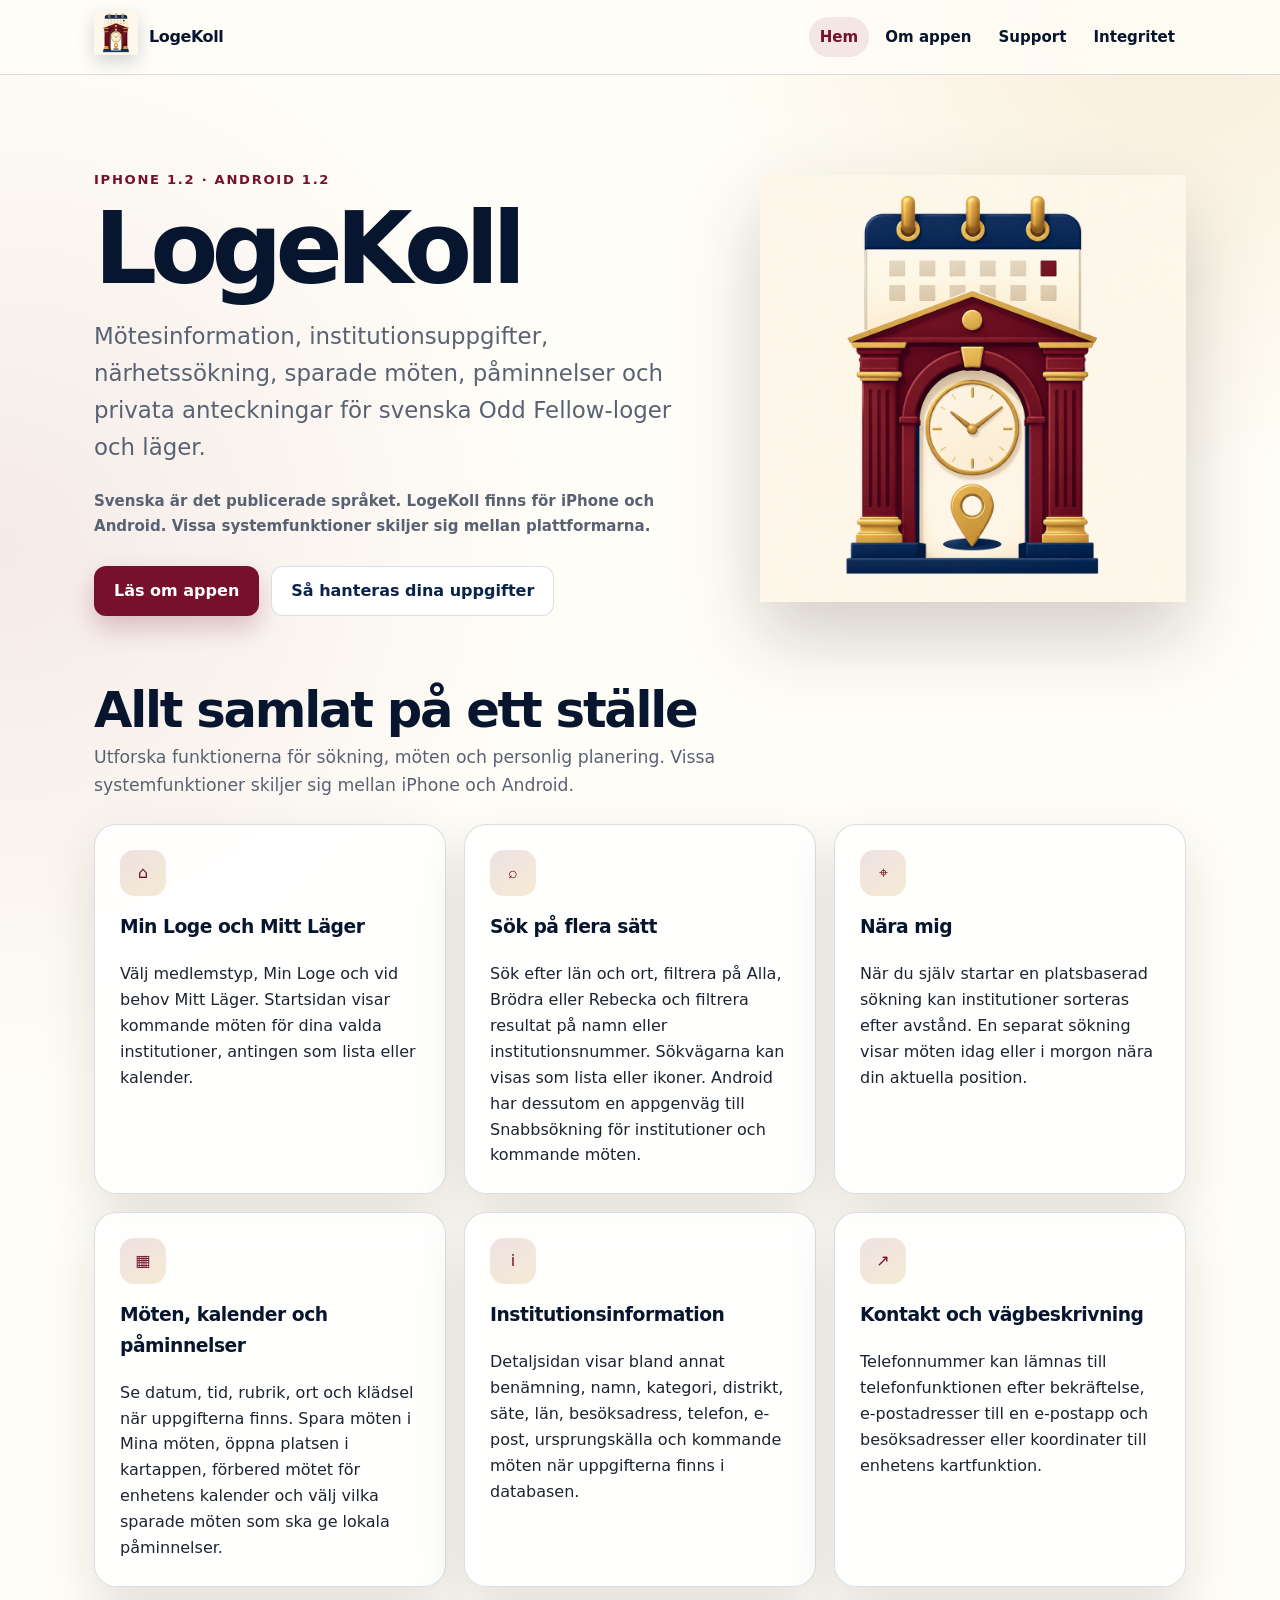
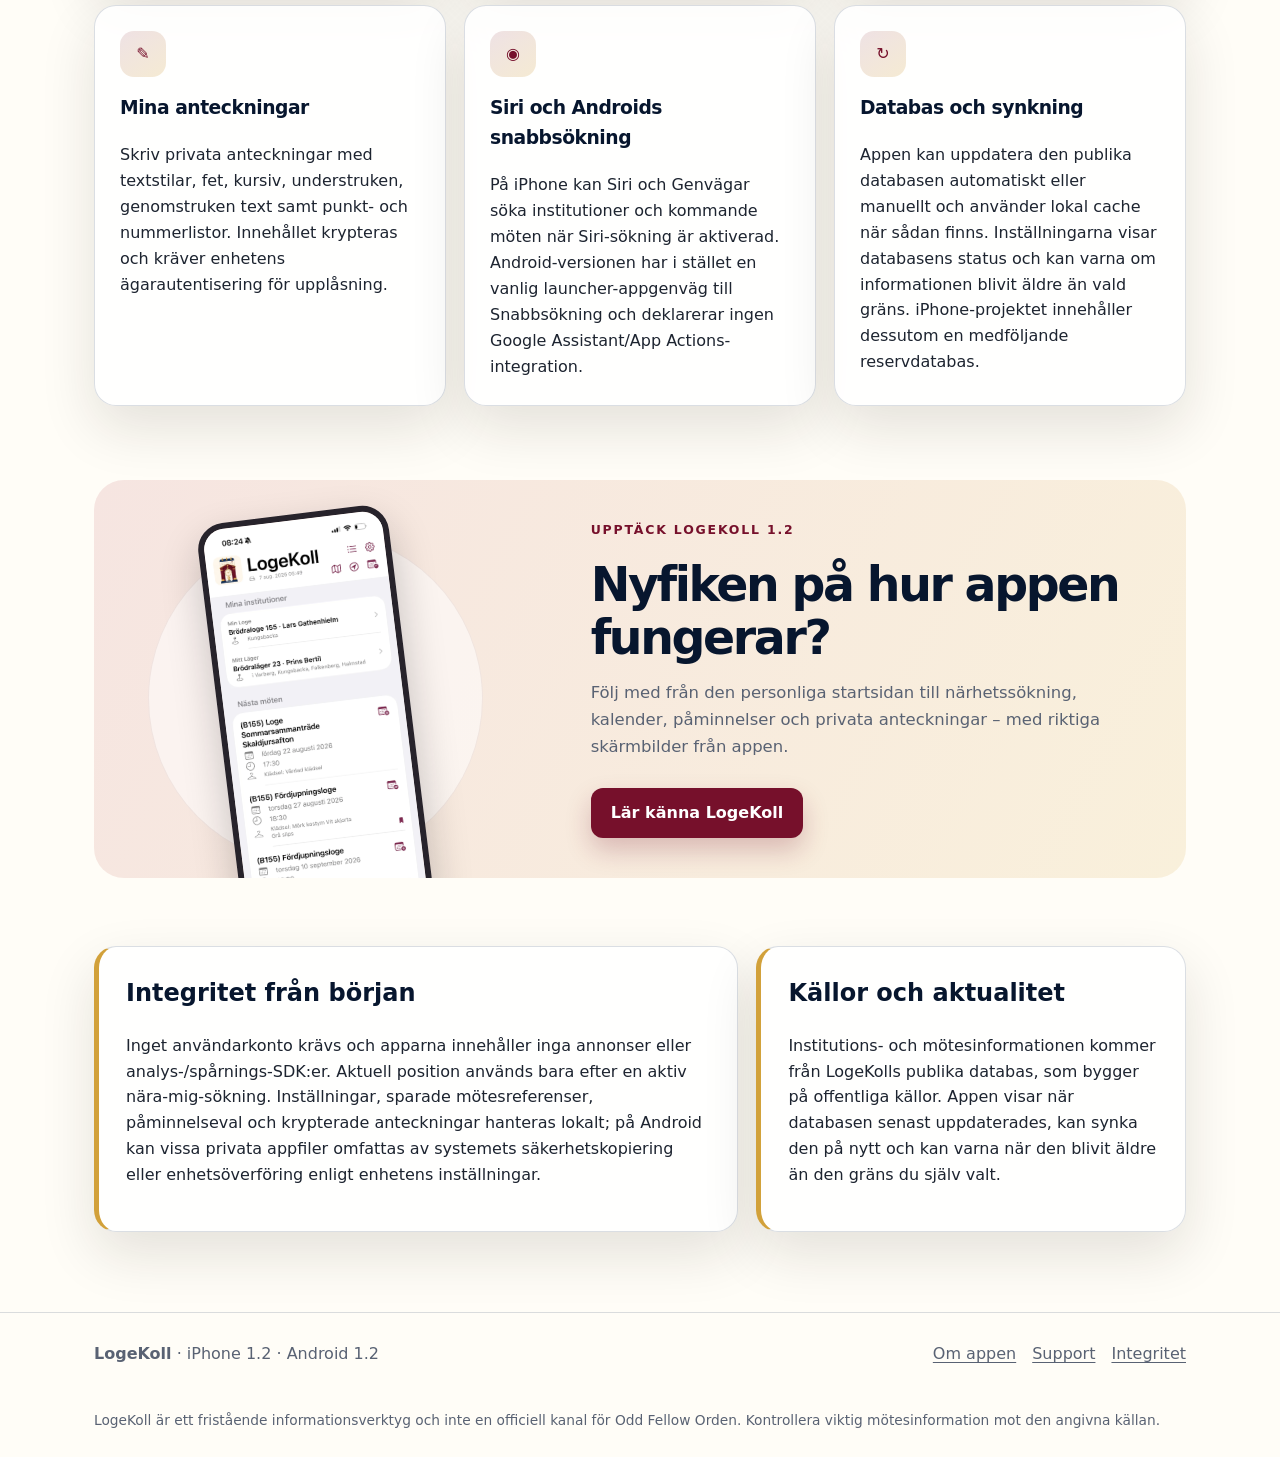
==== commit fd952cb0: "Information om App + Ver 1.2" ====
--- a/docs/index.html
+++ b/docs/index.html
@@ -1,22 +1,30 @@
-<!doctype html><html lang="sv"><head>
-  <meta charset="utf-8">
-  <meta name="viewport" content="width=device-width,initial-scale=1">
-  <meta name="color-scheme" content="light dark">
-  <link rel="icon" type="image/png" sizes="32x32" href="assets/favicon-32.png">
-  <link rel="icon" type="image/png" sizes="64x64" href="assets/favicon-64.png">
-  <link rel="manifest" href="site.webmanifest">
-  <link rel="stylesheet" href="assets/styles.css">
-  <script src="assets/i18n.js" defer></script>
-<meta name="description" content="LogeKoll samlar möten, institutionsinformation, närhetssökning, sparade möten, påminnelser och privata anteckningar för svenska loger och läger."><meta property="og:title" content="LogeKoll"><meta property="og:description" content="Möten, sökning, påminnelser och information om svenska Odd Fellow-loger och läger."><meta property="og:image" content="assets/app-icon-light-1024.png"><title>LogeKoll – möten, loger och läger</title></head><body><a class="skip-link" href="#innehall" data-i18n="common.skip">Hoppa till innehållet</a>
-<header class="site-header"><nav class="nav" aria-label="Huvudnavigation">
-  <a class="brand" href="index.html"><picture><source media="(prefers-color-scheme: dark)" srcset="assets/favicon-dark-64.png"><img src="assets/favicon-64.png" alt=""></picture><span>LogeKoll</span></a>
-  <div class="nav-links">
-    <a href="index.html" data-i18n="common.home">Hem</a>
-    <a href="support.html" data-i18n="common.support">Support</a>
-    <a href="integritet.html" data-i18n="common.privacy">Integritet</a>
-    <span class="language-control" data-language-control hidden><label for="language-select" data-i18n="common.language">Språk</label><select id="language-select" data-language-select></select></span>
-  </div>
-</nav></header><main id="innehall"><section class="hero"><div class="hero-copy" data-i18n-html="home.hero"><p class="eyebrow">iPhone 1.0 · Android 1.1.5</p><h1>LogeKoll</h1><p class="lead">Mötesinformation, institutionsuppgifter, närhetssökning, sparade möten, påminnelser och privata anteckningar för svenska Odd Fellow-loger och läger.</p><p class="meta">Svenska är det publicerade språket. Funktionerna är kontrollerade mot de bifogade iPhone- och Android-versionerna.</p><div class="actions"><a class="button primary" href="support.html">Support och hjälp</a><a class="button secondary" href="integritet.html">Så hanteras dina uppgifter</a></div></div><div class="hero-art"><picture><source media="(prefers-color-scheme: dark)" srcset="assets/app-icon-dark-1024.png"><img class="hero-icon" src="assets/app-icon-light-1024.png" alt="LogeKoll appikon" width="1024" height="1024"></picture></div></section>
-<section><div class="section-head" data-i18n-html="home.features_head"><h2>Allt samlat på ett ställe</h2><p>Funktionerna nedan är verifierade mot iPhone version 1.0 och Android version 1.1.5. Plattformsskillnader anges där de finns.</p></div><div class="grid">
-<div class="card" data-i18n-html="home.personal"><div class="icon-badge" aria-hidden="true">⌂</div><h3>Min Loge och Mitt Läger</h3><p>Välj medlemstyp, Min Loge och vid behov Mitt Läger. Startsidan visar kommande möten för dina valda institutioner, antingen som lista eller kalender.</p></div><div class="card" data-i18n-html="home.search"><div class="icon-badge" aria-hidden="true">⌕</div><h3>Sök på flera sätt</h3><p>Sök efter län och ort, filtrera på Alla, Brödra eller Rebecka och filtrera resultat på namn eller institutionsnummer. Sökvägarna kan visas som lista eller ikoner. Android har dessutom en appgenväg till Snabbsökning för institutioner och kommande möten.</p></div><div class="card" data-i18n-html="home.nearby"><div class="icon-badge" aria-hidden="true">⌖</div><h3>Nära mig</h3><p>När du själv startar en platsbaserad sökning kan institutioner sorteras efter avstånd. En separat sökning visar möten idag eller i morgon nära din aktuella position.</p></div><div class="card" data-i18n-html="home.meetings"><div class="icon-badge" aria-hidden="true">▦</div><h3>Möten, kalender och påminnelser</h3><p>Se datum, tid, rubrik, ort och klädsel när uppgifterna finns. Spara möten i Mina möten, öppna platsen i kartappen, förbered mötet för enhetens kalender och välj vilka sparade möten som ska ge lokala påminnelser.</p></div><div class="card" data-i18n-html="home.detail"><div class="icon-badge" aria-hidden="true">i</div><h3>Institutionsinformation</h3><p>Detaljsidan visar bland annat benämning, namn, kategori, distrikt, säte, län, besöksadress, telefon, e-post, ursprungskälla och kommande möten när uppgifterna finns i databasen.</p></div><div class="card" data-i18n-html="home.contact"><div class="icon-badge" aria-hidden="true">↗</div><h3>Kontakt och vägbeskrivning</h3><p>Telefonnummer kan lämnas till telefonfunktionen efter bekräftelse, e-postadresser till en e-postapp och besöksadresser eller koordinater till enhetens kartfunktion.</p></div><div class="card" data-i18n-html="home.notes"><div class="icon-badge" aria-hidden="true">✎</div><h3>Mina anteckningar</h3><p>Skriv privata anteckningar med textstilar, fet, kursiv, understruken, genomstruken text samt punkt- och nummerlistor. Innehållet krypteras och kräver enhetens ägarautentisering för upplåsning.</p></div><div class="card" data-i18n-html="home.voice"><div class="icon-badge" aria-hidden="true">◉</div><h3>Siri och Androids snabbsökning</h3><p>På iPhone kan Siri och Genvägar söka institutioner och kommande möten när Siri-sökning är aktiverad. Android-versionen har i stället en vanlig launcher-appgenväg till Snabbsökning och deklarerar ingen Google Assistant/App Actions-integration.</p></div><div class="card" data-i18n-html="home.sync"><div class="icon-badge" aria-hidden="true">↻</div><h3>Databas och synkning</h3><p>Appen kan uppdatera den publika databasen automatiskt eller manuellt och använder lokal cache när sådan finns. Inställningarna visar databasens status och kan varna om informationen blivit äldre än vald gräns. iPhone-projektet innehåller dessutom en medföljande reservdatabas.</p></div></div></section>
-<section class="trust-row"><div class="notice" data-i18n-html="home.privacy"><h2>Integritet från början</h2><p>Inget användarkonto krävs och apparna innehåller inga annonser eller analys-/spårnings-SDK:er. Aktuell position används bara efter en aktiv nära-mig-sökning. Inställningar, sparade mötesreferenser, påminnelseval och krypterade anteckningar hanteras lokalt; på Android kan vissa privata appfiler omfattas av systemets säkerhetskopiering eller enhetsöverföring enligt enhetens inställningar.</p></div><div class="notice" data-i18n-html="home.data"><h2>Källor och aktualitet</h2><p>Institutions- och mötesinformationen kommer från LogeKolls publika databas, som bygger på offentliga källor. Appen visar när databasen senast uppdaterades, kan synka den på nytt och kan varna när den blivit äldre än den gräns du själv valt.</p></div></section></main><footer><div class="footer-inner"><div><strong>LogeKoll</strong> · <span data-i18n="common.version">iPhone 1.0 · Android 1.1.5</span></div><div class="footer-links"><a href="support.html" data-i18n="common.support">Support</a><a href="integritet.html" data-i18n="common.privacy">Integritet</a></div></div><p class="disclaimer" data-i18n="common.disclaimer">LogeKoll är ett fristående informationsverktyg och inte en officiell kanal för Odd Fellow Orden. Kontrollera viktig mötesinformation mot den angivna källan.</p></footer></body></html>+<!doctype html>
+<!DOCTYPE html>
+<html lang="sv"><head>
+<meta charset="utf-8"/>
+<meta content="width=device-width,initial-scale=1" name="viewport"/>
+<meta content="light" name="color-scheme"/>
+<meta content="#fffdf7" name="theme-color"/>
+<link href="assets/favicon-32.png" rel="icon" sizes="32x32" type="image/png"/>
+<link href="assets/favicon-64.png" rel="icon" sizes="64x64" type="image/png"/>
+<link href="site.webmanifest" rel="manifest"/>
+<link href="assets/styles.css" rel="stylesheet"/>
+<script defer="" src="assets/i18n.js"></script>
+<meta content="LogeKoll samlar möten, institutionsinformation, närhetssökning, sparade möten, påminnelser och privata anteckningar för svenska loger och läger." name="description"/><meta content="LogeKoll" property="og:title"/><meta content="Möten, sökning, påminnelser och information om svenska Odd Fellow-loger och läger." property="og:description"/><meta content="assets/app-icon-light-1024.png" property="og:image"/><title>LogeKoll – möten, loger och läger</title></head><body><a class="skip-link" data-i18n="common.skip" href="#innehall">Hoppa till innehållet</a>
+<header class="site-header"><nav aria-label="Huvudnavigation" class="nav">
+<a class="brand" href="index.html"><picture><img alt="" src="assets/favicon-64.png"/></picture><span>LogeKoll</span></a>
+<div class="nav-links">
+<a aria-current="page" data-i18n="common.home" href="index.html">Hem</a><a data-i18n="common.about" href="om-appen.html">Om appen</a>
+<a data-i18n="common.support" href="support.html">Support</a>
+<a data-i18n="common.privacy" href="integritet.html">Integritet</a>
+<span class="language-control" data-language-control="" hidden=""><label data-i18n="common.language" for="language-select">Språk</label><select data-language-select="" id="language-select"></select></span>
+</div>
+</nav></header><main id="innehall"><section class="hero"><div class="hero-copy" data-i18n-html="home.hero"><p class="eyebrow">iPhone 1.2 · Android 1.2</p><h1>LogeKoll</h1><p class="lead">Mötesinformation, institutionsuppgifter, närhetssökning, sparade möten, påminnelser och privata anteckningar för svenska Odd Fellow-loger och läger.</p><p class="meta">Svenska är det publicerade språket. LogeKoll finns för iPhone och Android. Vissa systemfunktioner skiljer sig mellan plattformarna.</p><div class="actions"><a class="button primary" href="om-appen.html">Läs om appen</a><a class="button secondary" href="integritet.html">Så hanteras dina uppgifter</a></div></div><div class="hero-art"><picture><img alt="LogeKoll appikon" class="hero-icon" height="1024" src="assets/app-icon-light-1024.png" width="1024"/></picture></div></section>
+<section><div class="section-head" data-i18n-html="home.features_head"><h2>Allt samlat på ett ställe</h2><p>Utforska funktionerna för sökning, möten och personlig planering. Vissa systemfunktioner skiljer sig mellan iPhone och Android.</p></div><div class="grid">
+<div class="card" data-i18n-html="home.personal"><div aria-hidden="true" class="icon-badge">⌂</div><h3>Min Loge och Mitt Läger</h3><p>Välj medlemstyp, Min Loge och vid behov Mitt Läger. Startsidan visar kommande möten för dina valda institutioner, antingen som lista eller kalender.</p></div><div class="card" data-i18n-html="home.search"><div aria-hidden="true" class="icon-badge">⌕</div><h3>Sök på flera sätt</h3><p>Sök efter län och ort, filtrera på Alla, Brödra eller Rebecka och filtrera resultat på namn eller institutionsnummer. Sökvägarna kan visas som lista eller ikoner. Android har dessutom en appgenväg till Snabbsökning för institutioner och kommande möten.</p></div><div class="card" data-i18n-html="home.nearby"><div aria-hidden="true" class="icon-badge">⌖</div><h3>Nära mig</h3><p>När du själv startar en platsbaserad sökning kan institutioner sorteras efter avstånd. En separat sökning visar möten idag eller i morgon nära din aktuella position.</p></div><div class="card" data-i18n-html="home.meetings"><div aria-hidden="true" class="icon-badge">▦</div><h3>Möten, kalender och påminnelser</h3><p>Se datum, tid, rubrik, ort och klädsel när uppgifterna finns. Spara möten i Mina möten, öppna platsen i kartappen, förbered mötet för enhetens kalender och välj vilka sparade möten som ska ge lokala påminnelser.</p></div><div class="card" data-i18n-html="home.detail"><div aria-hidden="true" class="icon-badge">i</div><h3>Institutionsinformation</h3><p>Detaljsidan visar bland annat benämning, namn, kategori, distrikt, säte, län, besöksadress, telefon, e-post, ursprungskälla och kommande möten när uppgifterna finns i databasen.</p></div><div class="card" data-i18n-html="home.contact"><div aria-hidden="true" class="icon-badge">↗</div><h3>Kontakt och vägbeskrivning</h3><p>Telefonnummer kan lämnas till telefonfunktionen efter bekräftelse, e-postadresser till en e-postapp och besöksadresser eller koordinater till enhetens kartfunktion.</p></div><div class="card" data-i18n-html="home.notes"><div aria-hidden="true" class="icon-badge">✎</div><h3>Mina anteckningar</h3><p>Skriv privata anteckningar med textstilar, fet, kursiv, understruken, genomstruken text samt punkt- och nummerlistor. Innehållet krypteras och kräver enhetens ägarautentisering för upplåsning.</p></div><div class="card" data-i18n-html="home.voice"><div aria-hidden="true" class="icon-badge">◉</div><h3>Siri och Androids snabbsökning</h3><p>På iPhone kan Siri och Genvägar söka institutioner och kommande möten när Siri-sökning är aktiverad. Android-versionen har i stället en vanlig launcher-appgenväg till Snabbsökning och deklarerar ingen Google Assistant/App Actions-integration.</p></div><div class="card" data-i18n-html="home.sync"><div aria-hidden="true" class="icon-badge">↻</div><h3>Databas och synkning</h3><p>Appen kan uppdatera den publika databasen automatiskt eller manuellt och använder lokal cache när sådan finns. Inställningarna visar databasens status och kan varna om informationen blivit äldre än vald gräns. iPhone-projektet innehåller dessutom en medföljande reservdatabas.</p></div></div></section>
+<section aria-labelledby="teaser-title" class="home-about-teaser">
+<div aria-hidden="true" class="home-teaser-art"><div class="teaser-circle"></div><img alt="" height="1957" loading="lazy" src="assets/screenshots/startsida.webp" width="900"/></div>
+<div class="home-teaser-content"><p class="section-overline" data-i18n="home.teaser_kicker">Upptäck LogeKoll 1.2</p>
+<h2 data-i18n="home.teaser_title" id="teaser-title">Nyfiken på hur appen fungerar?</h2>
+<p data-i18n="home.teaser_text">Följ med från den personliga startsidan till närhetssökning, kalender, påminnelser och privata anteckningar – med riktiga skärmbilder från appen.</p>
+<a class="button primary" data-i18n="home.teaser_cta" href="om-appen.html">Lär känna LogeKoll</a></div></section><section class="trust-row"><div class="notice" data-i18n-html="home.privacy"><h2>Integritet från början</h2><p>Inget användarkonto krävs och apparna innehåller inga annonser eller analys-/spårnings-SDK:er. Aktuell position används bara efter en aktiv nära-mig-sökning. Inställningar, sparade mötesreferenser, påminnelseval och krypterade anteckningar hanteras lokalt; på Android kan vissa privata appfiler omfattas av systemets säkerhetskopiering eller enhetsöverföring enligt enhetens inställningar.</p></div><div class="notice" data-i18n-html="home.data"><h2>Källor och aktualitet</h2><p>Institutions- och mötesinformationen kommer från LogeKolls publika databas, som bygger på offentliga källor. Appen visar när databasen senast uppdaterades, kan synka den på nytt och kan varna när den blivit äldre än den gräns du själv valt.</p></div></section></main><footer><div class="footer-inner"><div><strong>LogeKoll</strong> · <span data-i18n="common.version">iPhone 1.2 · Android 1.2</span></div><div class="footer-links"><a data-i18n="common.about" href="om-appen.html">Om appen</a><a data-i18n="common.support" href="support.html">Support</a><a data-i18n="common.privacy" href="integritet.html">Integritet</a></div></div><p class="disclaimer" data-i18n="common.disclaimer">LogeKoll är ett fristående informationsverktyg och inte en officiell kanal för Odd Fellow Orden. Kontrollera viktig mötesinformation mot den angivna källan.</p></footer></body></html>
--- a/docs/assets/styles.css
+++ b/docs/assets/styles.css
@@ -1,5 +1,5 @@
 :root {
-  color-scheme: light dark;
+  color-scheme: light;
   --cream-50: #fffdf7;
   --cream-100: #f8f1df;
   --cream-200: #eadfc4;
@@ -147,30 +147,6 @@
   .hero { padding-top: 18px; gap: 28px; }
   .card, .prose section, .notice, .warning { padding: 21px; }
 }
-@media (prefers-color-scheme: dark) {
-  :root {
-    --bg: #071426;
-    --surface: rgba(14, 31, 55, .90);
-    --surface-solid: #10233e;
-    --text: #f5f1e8;
-    --muted: #bcc5d3;
-    --line: rgba(236, 203, 124, .18);
-    --heading: #fffaf0;
-    --accent: var(--gold-300);
-    --shadow: 0 22px 55px rgba(0, 0, 0, .28);
-  }
-  body {
-    background:
-      radial-gradient(circle at 92% 0%, rgba(210, 161, 58, .12), transparent 30rem),
-      radial-gradient(circle at 0% 18%, rgba(148, 27, 56, .18), transparent 34rem),
-      var(--bg);
-  }
-  .site-header { background: rgba(7, 20, 38, .86); }
-  a { color: #f0c86e; }
-  .nav-links a:hover, .nav-links a[aria-current="page"] { color: #f0c86e; background: rgba(210,161,58,.11); }
-  .button.secondary { color: var(--text); }
-  .status-chip { color: var(--text); }
-}
 @media (prefers-reduced-motion: reduce) { html { scroll-behavior: auto; } }
 @media print {
   .site-header, .actions, footer { display: none; }
@@ -179,7 +155,7 @@
   .prose section { box-shadow: none; break-inside: avoid; }
 }
 
-/* Tillägg för LogeKoll version 1.0 */
+/* Gemensamma fakta- och navigationsstilar */
 address { font-style: normal; }
 .facts { margin: 0; display: grid; gap: 0; }
 .facts > div { display: grid; grid-template-columns: minmax(150px, .35fr) 1fr; gap: 18px; padding: 12px 0; border-bottom: 1px solid var(--line); }
@@ -198,3 +174,214 @@
 .feature-list { columns: 2; column-gap: 34px; padding-left: 1.25rem; }
 .feature-list li { break-inside: avoid; margin-bottom: .55rem; }
 @media (max-width: 700px) { .feature-list { columns: 1; } }
+
+/* Om appen — redaktionell presentation, version 1.2 */
+.about-main { max-width: 1200px; padding-top: 30px; }
+.about-main h2 { color: var(--heading); letter-spacing: -.048em; line-height: 1.12; }
+.about-hero {
+  isolation: isolate; position: relative; overflow: hidden; display: grid;
+  grid-template-columns: minmax(0, 1.05fr) minmax(0, .95fr);
+  min-height: 610px; gap: 14px; align-items: center; padding: 66px 60px;
+  color: #fff; border-radius: 34px;
+  background: radial-gradient(ellipse at 83% 17%, rgba(237,186,106,.23), transparent 37%),
+    radial-gradient(ellipse at 3% 100%, rgba(191,37,84,.23), transparent 48%),
+    linear-gradient(129deg, #250e25, #5b1532 57%, #77203b);
+  box-shadow: 0 30px 70px rgba(65,18,39,.15);
+}
+.about-hero:after { content: ''; position: absolute; pointer-events: none; inset: auto 0 0; height: 2px; background: linear-gradient(90deg, transparent, rgba(234,192,115,.85), transparent); }
+.about-hero-copy { position: relative; z-index: 3; }
+.about-kicker { text-transform: uppercase; letter-spacing: .15em; font-size: .79rem; font-weight: 800; color: #f2d79d; margin: 0 0 23px; }
+.about-hero h1 { max-width: 620px; margin: 0; font-size: clamp(2.8rem, 5.1vw, 4.9rem); line-height: 1.03; letter-spacing: -.067em; font-weight: 840; }
+.hero-title-highlight { color: #f1ce85; }
+.about-hero-lead { max-width: 495px; color: rgba(255,255,255,.85); font-size: clamp(1.04rem, 1.5vw, 1.21rem); line-height: 1.68; margin: 25px 0; }
+.platform-pills { display: flex; flex-wrap: wrap; gap: 10px; }
+.platform-pill { display: inline-flex; align-items: center; gap: 8px; padding: 9px 13px; border-radius: 999px; font-size: .87rem; color: #fff8ea; background: rgba(255,255,255,.105); border: 1px solid rgba(255,255,255,.22); }
+.platform-pill svg { width: 18px; height: 18px; }
+.platform-pill strong { color: #ffdf9c; font-weight: 850; }
+.about-actions { margin-top: 30px; }
+.about-button-primary { background: #f0d296; color: #301526; border-color: #f0d296; }
+.about-button-primary:hover { background: #ffe1a8; color: #301526; }
+.about-button-outline { border-color: rgba(255,255,255,.44); background: rgba(255,255,255,.055); color: #fff; }
+.about-button-outline:hover { background: rgba(255,255,255,.13); }
+.about-hero-visual { min-height: 475px; height: 100%; position: relative; z-index: 1; }
+.hero-orbit { position: absolute; border: 1px solid rgba(247,213,148,.21); border-radius: 50%; z-index: -1; }
+.hero-orbit-one { width: 540px; height: 540px; top: -73px; left: 2%; }
+.hero-orbit-two { width: 400px; height: 400px; top: 9%; left: 18%; }
+.phone-mockup { margin: 0; overflow: hidden; border: 7px solid #202025; border-radius: 34px; background: #f4f2f7; box-shadow: 0 20px 48px rgba(12,9,22,.23), 0 2px 0 rgba(255,255,255,.14) inset; aspect-ratio: 900 / 1957; }
+.phone-mockup img { display: block; width: 100%; height: 100%; object-fit: cover; }
+.phone-hero-front { position: absolute; width: min(59%, 255px); left: 5%; top: 1%; transform: rotate(-5deg); z-index: 2; }
+.phone-hero-back { position: absolute; width: min(53%, 226px); left: 50%; top: 7%; transform: rotate(9deg); z-index: 1; }
+.hero-floating-note { position: absolute; bottom: 1%; right: 0; z-index: 4; display: flex; align-items: center; gap: 9px; background: rgba(255,255,255,.96); color: #50213a; font-weight: 700; font-size: .76rem; border: 1px solid rgba(210,161,58,.3); padding: 10px 14px; border-radius: 14px; box-shadow: 0 14px 25px rgba(19,7,13,.17); }
+.floating-note-dot { width: 8px; height: 8px; background: #b97e26; border-radius: 50%; }
+.about-quicknav { position: relative; display: flex; align-items: center; justify-content: center; flex-wrap: wrap; gap: 6px 22px; padding: 22px 10px; border-bottom: 1px solid var(--line); }
+.about-quicknav a { padding: 5px 0; text-decoration: none; color: #3e4350; font-weight: 690; font-size: .91rem; }
+.about-quicknav a:hover { color: var(--burgundy-800); text-decoration: underline; }
+.quicknav-label { color: var(--burgundy-800); font-weight: 850; font-size: .81rem; text-transform: uppercase; letter-spacing: .08em; margin-right: 16px; }
+.about-intro { text-align: center; padding: 100px 0 70px; max-width: 1020px; margin: auto; }
+.section-overline { color: var(--burgundy-800); font-size: .78rem; font-weight: 830; text-transform: uppercase; letter-spacing: .145em; margin: 0 0 18px; }
+.about-intro h2 { font-size: clamp(2.5rem, 5vw, 4rem); margin: 0 0 17px; }
+.about-intro > p:not(.section-overline) { max-width: 700px; margin: 0 auto; font-size: 1.11rem; color: var(--muted); }
+.about-intro-grid { display: grid; grid-template-columns: repeat(3, minmax(0,1fr)); gap: 22px; margin-top: 46px; text-align: left; }
+.about-intro-grid > div { border-top: 2px solid var(--cream-200); padding: 20px 10px 0 2px; display: grid; gap: 5px; }
+.intro-index { color: var(--burgundy-700); font-size: .83rem; font-weight: 860; letter-spacing: .09em; margin-bottom: 7px; }
+.about-intro-grid strong { color: var(--heading); font-size: 1.06rem; }
+.about-intro-grid div span:last-child { color: var(--muted); font-size: .94rem; line-height: 1.55; }
+.story-section { display: grid; grid-template-columns: repeat(2, minmax(0, 1fr)); gap: clamp(42px, 8vw, 110px); align-items: center; padding: 62px 30px 86px; scroll-margin-top: 85px; }
+.story-section.story-reverse .story-copy { order: 2; }
+.story-section.story-reverse .story-art { order: 1; }
+.story-copy h2 { font-size: clamp(2.2rem, 4vw, 3.6rem); margin: 0 0 22px; }
+.story-copy > p:not(.section-overline) { color: var(--muted); font-size: 1.08rem; line-height: 1.75; }
+.story-points { margin-top: 28px; display: grid; gap: 18px; }
+.story-points > div { display: flex; gap: 12px; align-items: flex-start; }
+.story-points p { margin: 0; font-size: .96rem; font-weight: 560; line-height: 1.6; }
+.point-icon { width: 26px; height: 26px; border-radius: 50%; display: grid; place-items: center; background: rgba(148, 27, 56,.1); color: var(--burgundy-800); font-weight: 900; font-size: .77rem; flex: 0 0 auto; margin-top: 1px; }
+.story-art { position: relative; isolation: isolate; display: flex; align-items: flex-start; justify-content: center; min-height: 590px; max-width: 530px; width: 100%; margin: 0 auto; border-radius: 34px; overflow: hidden; }
+.story-art:before { content:''; position:absolute; z-index:-1; width: 480px; height: 480px; border: 1px solid rgba(85,45,44,.1); border-radius: 50%; top: 60px; left: calc(50% - 240px); }
+.story-art-sand { background: linear-gradient(150deg, #f9efd9, #eee1d2); }
+.story-art-rose { background: linear-gradient(140deg, #f7e7ea, #e7d8e4); }
+.story-art-blue { background: linear-gradient(150deg, #e1e9f2, #d8e3ef); }
+.story-phone { width: min(66%, 275px); margin-top: 46px; }
+.art-label { position: absolute; bottom: 26px; right: 20px; padding: 10px 14px; border-radius: 12px; background: #fffdf9; color: #56263b; font-weight: 750; box-shadow: 0 12px 22px rgba(0,0,0,.09); font-size: .84rem; }
+.double-art { min-height: 590px; }
+.double-phone { position: absolute; width: 48%; max-width: 244px; top: 55px; }
+.double-phone-left { left: 7%; transform: rotate(-6deg); }
+.double-phone-right { left: 49%; top: 103px; transform: rotate(6deg); }
+.detail-band { isolation: isolate; position: relative; background: linear-gradient(116deg, #102344, #173e64); border-radius: 34px; min-height: 530px; display: grid; grid-template-columns: 1.3fr .7fr; align-items: center; gap: 28px; padding: 55px 70px; overflow: hidden; margin: 42px 0 110px; }
+.detail-band:before { content:''; position:absolute; z-index:-1; border: 1px solid rgba(255,255,255,.12); width: 520px; height: 520px; border-radius: 50%; right: -100px; top: -40px; }
+.detail-band .section-overline { color: #e6bd7a; }
+.detail-band h2 { color: white; font-size: clamp(2.3rem, 4vw, 3.7rem); margin: 0 0 22px; max-width: 550px; }
+.detail-band-copy > p:not(.section-overline) { color: #dce6f0; font-size: 1.08rem; max-width: 570px; }
+.detail-tags { display: flex; gap: 10px; flex-wrap: wrap; margin-top: 30px; max-width: 590px; }
+.detail-tags span { border: 1px solid rgba(255,255,255,.22); background: rgba(255,255,255,.09); border-radius: 999px; color: white; font-weight: 630; font-size: .87rem; padding: 8px 14px; }
+.detail-phone { position: absolute; width: 260px; right: 95px; top: 32px; transform: rotate(5deg); }
+.privacy-showcase { scroll-margin-top: 85px; margin-bottom: 102px; }
+.privacy-showcase-heading { text-align: center; max-width: 740px; margin: auto; }
+.privacy-showcase-heading h2 { font-size: clamp(2.3rem, 4.5vw, 3.8rem); margin: 0 0 19px; }
+.privacy-showcase-heading > p:last-child { color: var(--muted); font-size: 1.08rem; }
+.privacy-showcase-grid { display: grid; grid-template-columns: repeat(2, minmax(0,1fr)); gap: 21px; margin-top: 46px; }
+.privacy-feature { position: relative; overflow: hidden; min-height: 440px; display: grid; grid-template-columns: 1fr .7fr; gap: 16px; background: #f2e8e5; border-radius: 28px; padding: 33px 0 0 32px; }
+.privacy-feature:nth-child(2) { background: #e9eef2; }
+.privacy-feature-text { z-index: 1; position: relative; }
+.privacy-feature-number { color: var(--burgundy-800); font-size: .85rem; letter-spacing: .12em; font-weight: 850; }
+.privacy-feature h3 { color: var(--heading); font-size: clamp(1.6rem, 2.5vw, 2.2rem); letter-spacing: -.05em; line-height: 1.1; margin: 18px 0; }
+.privacy-feature p { color: #4e5665; font-size: .97rem; line-height: 1.66; }
+.privacy-phone { align-self: end; width: 210px; max-width: none; transform: translate(0, 25px) rotate(4deg); }
+.privacy-feature:nth-child(2) .privacy-phone { transform: translate(0,25px) rotate(-4deg); }
+.privacy-showcase-footnote { max-width: 840px; margin: 19px auto 0; font-size: .91rem; text-align: center; color: var(--muted); }
+.platform-section { padding-bottom: 94px; }
+.platform-section .section-head { max-width: 760px; }
+.platform-section .section-head h2 { font-size: clamp(2.25rem, 4vw, 3.5rem); margin-bottom: 18px; }
+.platform-grid { display: grid; grid-template-columns: repeat(2, minmax(0,1fr)); gap: 18px; }
+.platform-card { padding: 29px; border: 1px solid var(--line); border-radius: 23px; background: #fff; box-shadow: 0 14px 34px rgba(35,24,15,.05); }
+.platform-topline { display: flex; align-items: center; justify-content: space-between; gap: 12px; flex-wrap: wrap; }
+.platform-topline h3 { margin: 0; color: var(--heading); font-size: 1.35rem; }
+.platform-topline > span { color: var(--burgundy-800); font-size: .8rem; font-weight: 840; border-radius: 999px; background: #f8eef1; padding: 7px 11px; }
+.platform-card p { margin-bottom: 0; color: var(--muted); font-size: .96rem; }
+.screen-note { color: var(--muted); font-size: .86rem; margin-top: 16px; }
+.about-end-cta { background: linear-gradient(125deg, #f8ecdb, #f6e4e7); border: 1px solid #eddccf; border-radius: 30px; padding: 46px 55px; display: flex; justify-content: space-between; gap: 35px; align-items: center; }
+.about-end-cta h2 { font-size: clamp(2rem, 4vw, 3.1rem); margin: 0 0 12px; }
+.about-end-cta p:not(.section-overline) { color: var(--muted); margin: 0; max-width: 640px; }
+.about-end-cta .button { flex: 0 0 auto; }
+
+@media (max-width: 1060px) {
+  .about-hero { padding: 56px 38px; min-height: 560px; }
+  .phone-hero-front { left: 0; width: 62%; }
+  .phone-hero-back { left: 46%; width: 55%; }
+  .story-section { gap: 40px; padding-inline: 0; }
+  .detail-phone { right: 45px; }
+  .privacy-feature { grid-template-columns: minmax(0,1.1fr) minmax(0,.75fr); }
+}
+@media (max-width: 800px) {
+  .about-hero { grid-template-columns: 1fr; gap: 10px; text-align: center; padding: 55px 25px 22px; }
+  .about-hero h1 { max-width: 700px; margin: auto; }
+  .about-hero-lead { margin: 25px auto; }
+  .about-hero-visual { height: 440px; min-height: 440px; max-width: 440px; width: 100%; margin: auto; }
+  .phone-hero-front { width: 220px; left: 9%; top: 13px; }
+  .phone-hero-back { width: 190px; left: 48%; top: 35px; }
+  .hero-floating-note { bottom: 8px; right: -2px; }
+  .platform-pills, .about-actions { justify-content: center; }
+  .story-section { grid-template-columns: 1fr; gap: 24px; padding: 45px 0; }
+  .story-section.story-reverse .story-copy, .story-section.story-reverse .story-art { order: initial; }
+  .story-copy { max-width: 650px; margin: auto; }
+  .story-art { max-width: 530px; min-height: 525px; }
+  .story-phone { width: 240px; }
+  .double-art { min-height: 540px; }
+  .detail-band { grid-template-columns: 1.2fr .8fr; padding: 40px; }
+  .detail-phone { right: 17px; width: 208px; top: 65px; }
+  .detail-band-copy { position: relative; z-index: 2; }
+  .privacy-showcase-grid { grid-template-columns: 1fr; max-width: 680px; margin-inline: auto; }
+  .privacy-feature { min-height: 390px; }
+  .privacy-phone { justify-self: center; }
+  .about-end-cta { padding: 35px; }
+}
+@media (max-width: 620px) {
+  .about-main { padding-top: 16px; }
+  .about-hero { border-radius: 22px; padding: 44px 21px 12px; }
+  .about-hero h1 { font-size: clamp(2.55rem, 10vw, 4rem); }
+  .about-hero-lead { font-size: 1rem; }
+  .about-actions { margin-top: 24px; }
+  .about-actions .button { width: 100%; }
+  .about-hero-visual { max-width: 350px; min-height: 394px; height: 394px; }
+  .phone-hero-front { left: 4%; width: 190px; }
+  .phone-hero-back { left: 45%; width: 163px; }
+  .hero-floating-note { font-size: .67rem; bottom: 3px; padding: 7px 9px; }
+  .about-quicknav { justify-content: flex-start; gap: 7px 14px; padding-block: 18px; }
+  .quicknav-label { width: 100%; }
+  .about-quicknav a { font-size: .84rem; }
+  .about-intro { padding: 67px 0 33px; }
+  .about-intro-grid { grid-template-columns: 1fr; gap: 12px; margin-top: 31px; }
+  .about-intro-grid > div { grid-template-columns: 35px 1fr; gap: 0 10px; }
+  .intro-index { grid-row: span 2; }
+  .story-section { padding: 45px 0 28px; }
+  .story-copy h2 { font-size: 2.35rem; }
+  .story-art { min-height: 463px; border-radius: 23px; }
+  .story-phone { width: 205px; margin-top: 27px; }
+  .double-art { min-height: 460px; }
+  .double-phone { width: 50%; top: 37px; }
+  .double-phone-right { top: 65px; }
+  .art-label { font-size: .76rem; bottom: 19px; }
+  .detail-band { display: block; min-height: 820px; padding: 40px 25px; margin: 42px 0 75px; border-radius: 23px; }
+  .detail-band h2 { font-size: 2.55rem; }
+  .detail-phone { width: 213px; top: auto; bottom: -170px; right: calc(50% - 107px); transform: rotate(4deg); }
+  .detail-tags { gap: 8px; }
+  .detail-tags span { font-size: .8rem; padding: 7px 10px; }
+  .privacy-showcase { margin-bottom: 74px; }
+  .privacy-feature { min-height: 375px; grid-template-columns: minmax(0,1fr) minmax(0,.6fr); padding: 24px 0 0 24px; }
+  .privacy-feature h3 { font-size: 1.55rem; }
+  .privacy-feature p { font-size: .89rem; }
+  .privacy-phone { width: 170px; }
+  .platform-section { padding-bottom: 56px; }
+  .platform-grid { grid-template-columns: 1fr; }
+  .about-end-cta { display: block; border-radius: 22px; padding: 28px 24px; }
+  .about-end-cta .button { width: 100%; margin-top: 25px; }
+}
+@media (max-width: 390px) {
+  .phone-hero-front { width: 175px; }
+  .phone-hero-back { width: 151px; }
+  .about-hero-visual { min-height: 350px; height: 350px; }
+  .privacy-feature { min-height: 395px; grid-template-columns: 1.3fr .7fr; }
+  .privacy-phone { width: 148px; }
+}
+@media (prefers-reduced-motion: reduce) {
+  .phone-mockup, .about-main a { transition: none !important; }
+}
+@media print {
+  .about-hero { color: black; background: white; min-height: 0; box-shadow: none; }
+  .about-hero h1, .hero-title-highlight, .about-hero-lead, .about-kicker { color: black; }
+  .about-quicknav, .about-hero-visual, .story-art, .detail-phone, .privacy-phone { display: none; }
+  .story-section, .privacy-showcase-grid, .detail-band { display: block; min-height: 0; }
+  .detail-band { background: white; color: black; padding: 0; }
+  .detail-band h2, .detail-band-copy > p:not(.section-overline) { color: black; }
+}
+
+/* Ingång från startsidan till den fördjupade appbeskrivningen. */
+.home-about-teaser { display: grid; grid-template-columns: .82fr 1.18fr; align-items: center; gap: clamp(28px, 7vw, 90px); margin-top: 74px; padding: 40px 60px 40px 35px; background: linear-gradient(118deg, #f6e5e1, #f9f0db); border-radius: 30px; overflow: hidden; }
+.home-teaser-art { position: relative; height: 315px; display: flex; justify-content: center; align-items: flex-start; }
+.teaser-circle { position: absolute; width: 335px; height: 335px; top: 10px; border-radius: 50%; background: rgba(255,255,255,.52); border: 1px solid rgba(128,65,58,.09); }
+.home-teaser-art img { position: relative; width: 192px; height: auto; margin-top: -8px; transform: rotate(-7deg); border: 6px solid #27232b; border-radius: 27px; box-shadow: 0 18px 40px rgba(20,18,20,.23); }
+.home-teaser-content { position: relative; z-index: 1; }
+.home-teaser-content h2 { font-size: clamp(2.15rem, 3.7vw, 3.3rem); line-height: 1.12; color: var(--heading); letter-spacing: -.05em; margin: 0 0 15px; }
+.home-teaser-content > p:not(.section-overline) { color: var(--muted); max-width: 570px; font-size: 1.03rem; }
+.home-teaser-content .button { margin-top: 11px; }
+@media (max-width: 800px) { .home-about-teaser { grid-template-columns: 1fr; gap: 15px; padding: 28px; } .home-teaser-art { height: 245px; } .home-teaser-art img { width: 158px; } .teaser-circle { width: 275px; height: 275px; } }
+@media (max-width: 620px) { .home-about-teaser { margin-top: 50px; padding: 25px; border-radius: 22px; } .home-teaser-content .button { width: 100%; } }
